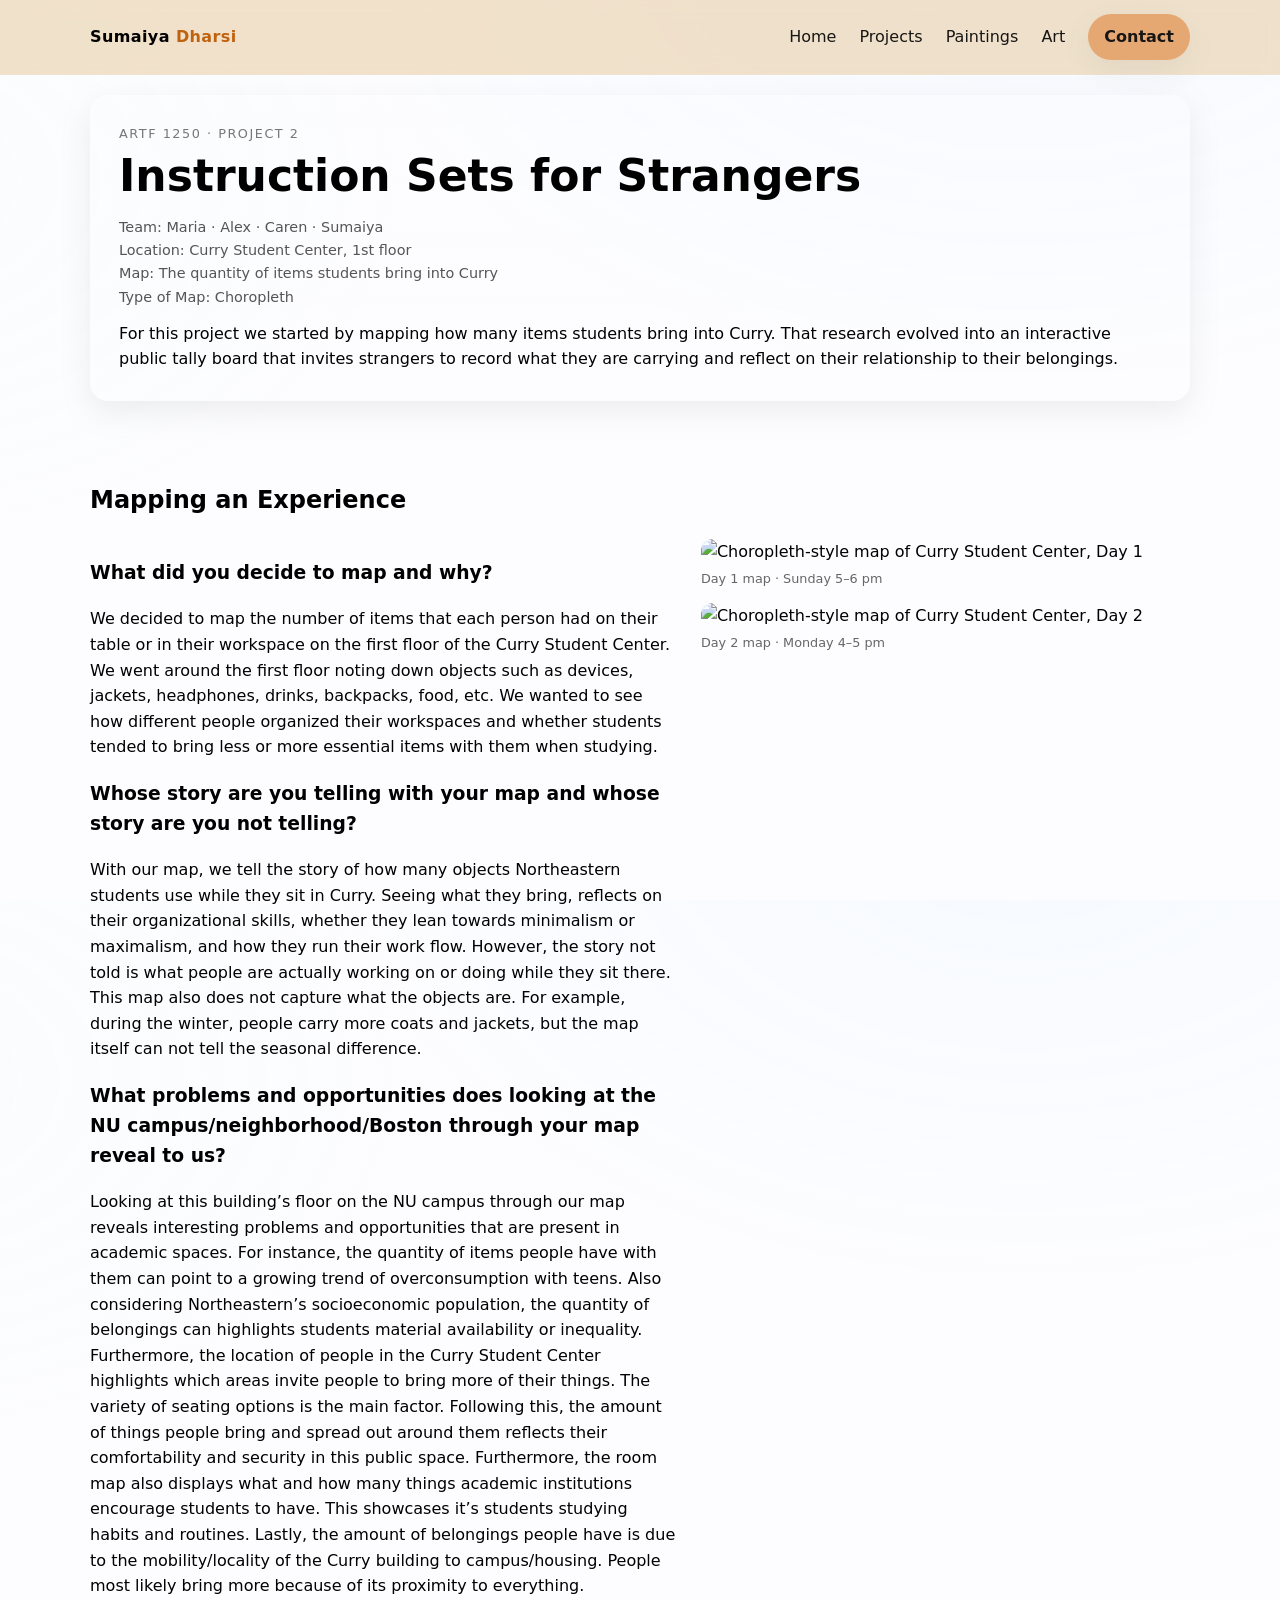
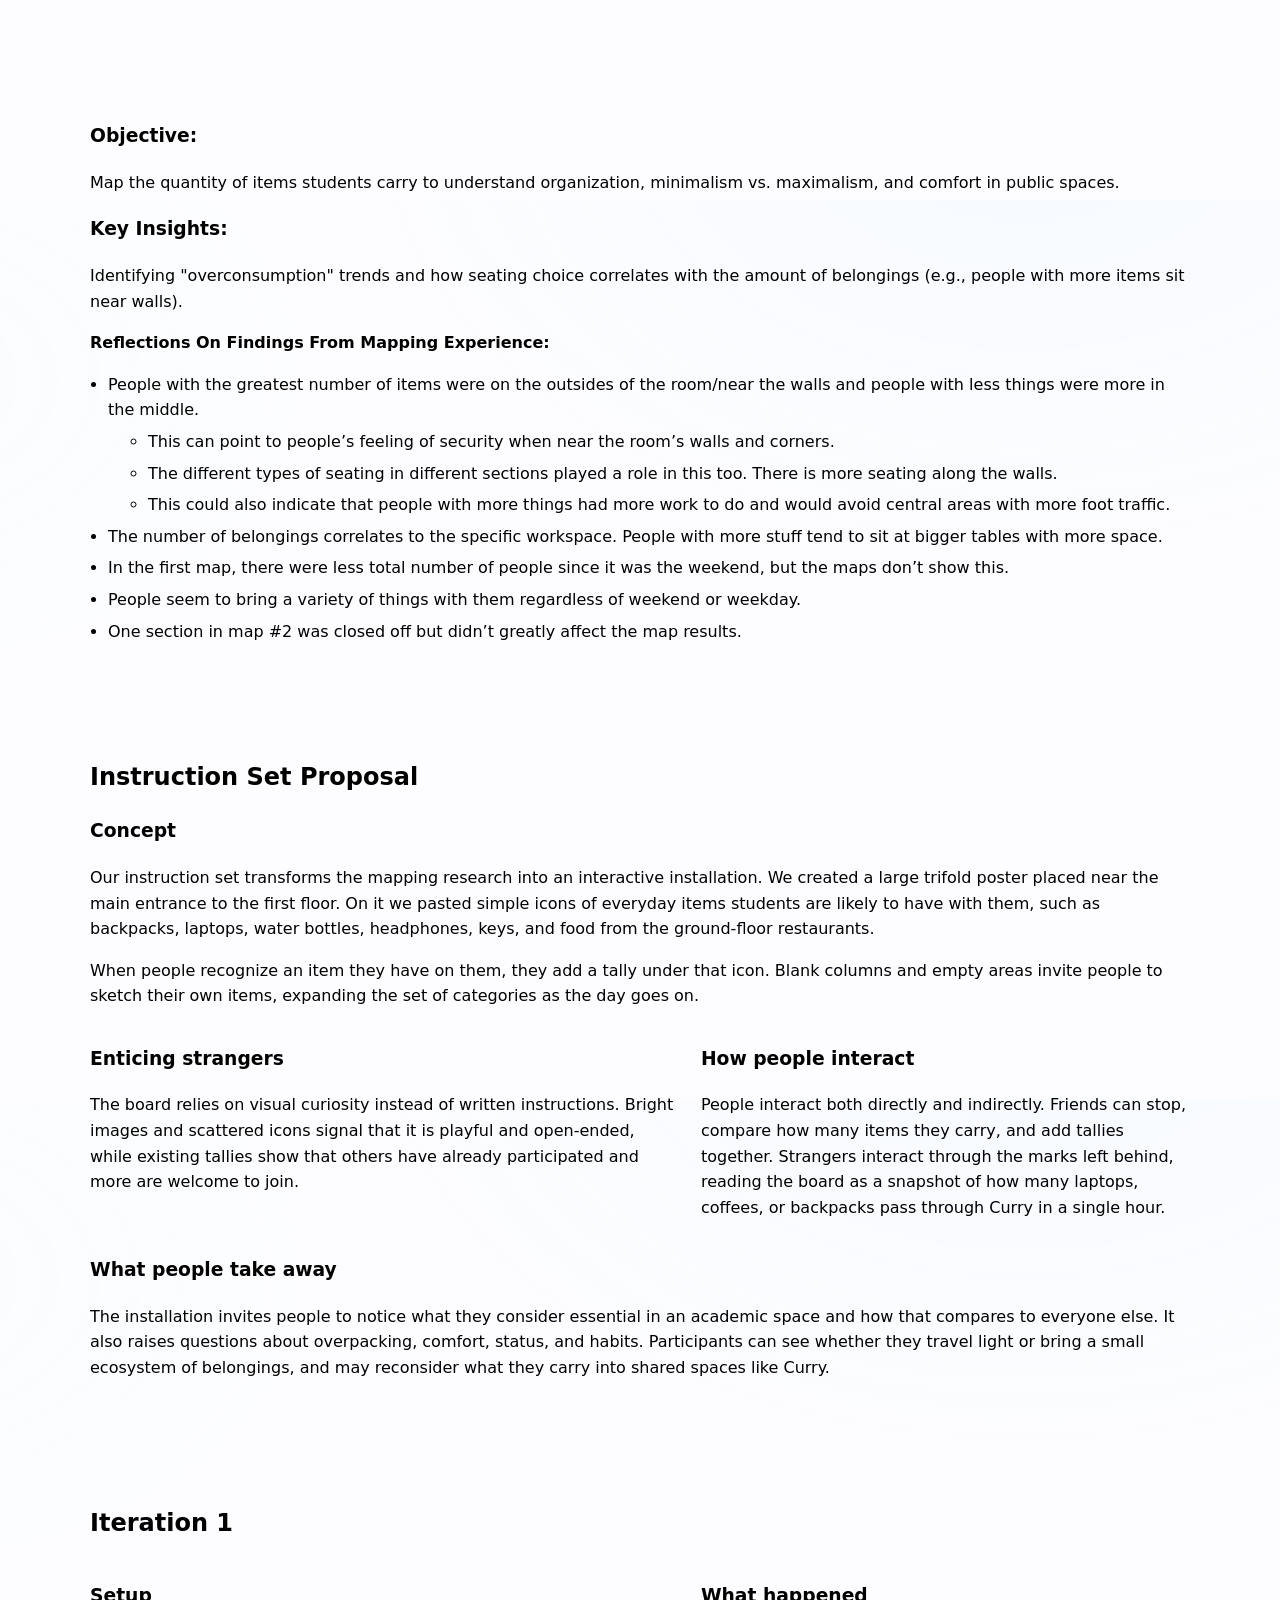
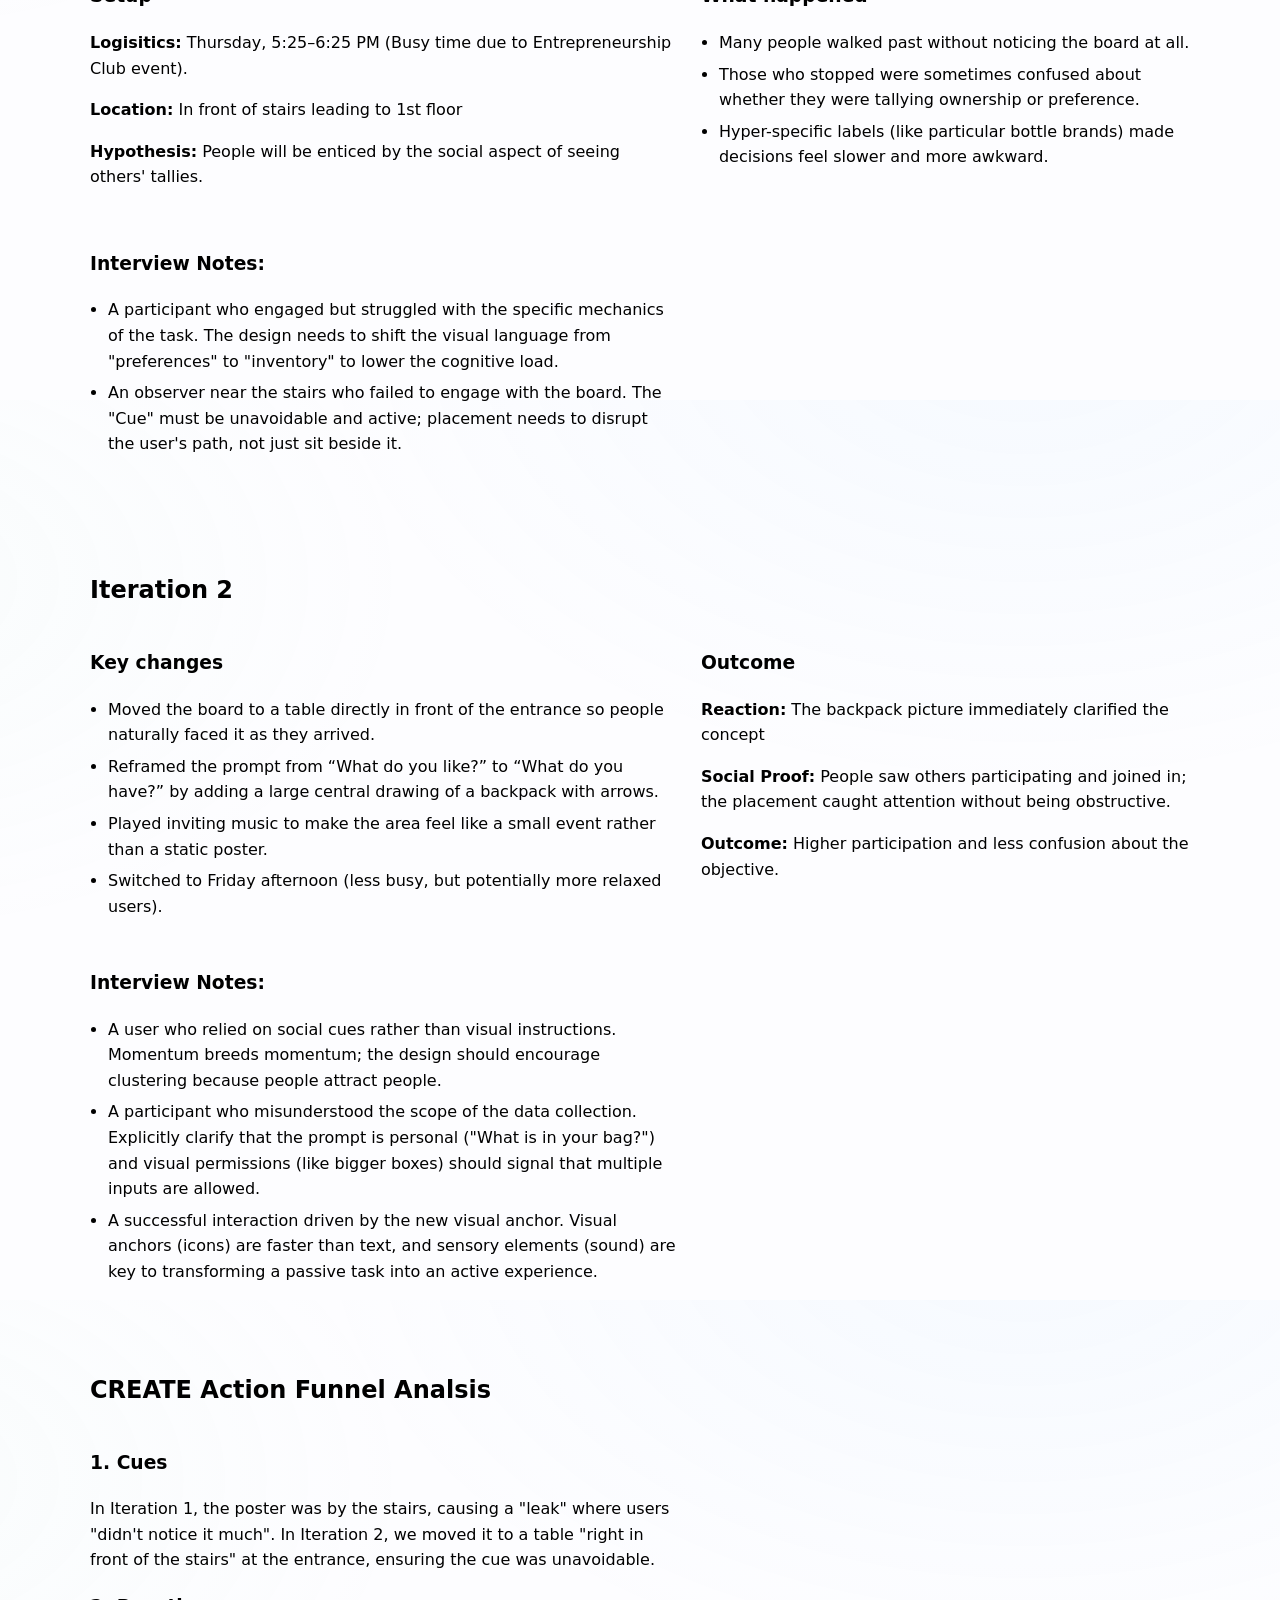
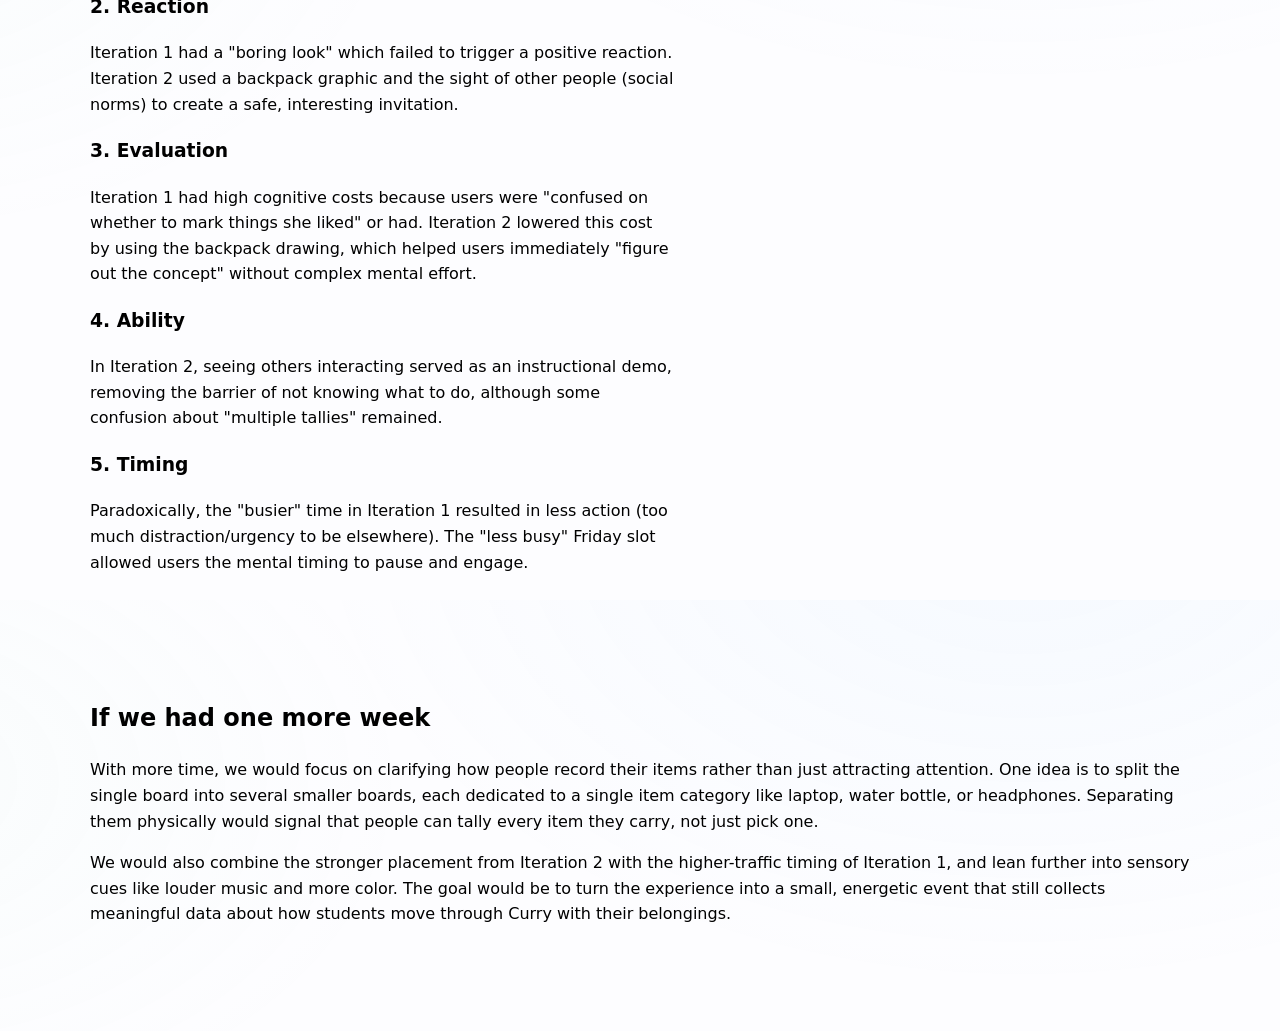
==== art.html @ d64834fa "Add files via upload" ====
<!DOCTYPE html>
<html lang="en">
<head>
  <meta charset="utf-8" />
  <meta name="viewport" content="width=device-width, initial-scale=1" />
  <title>Art — Sumaiya Dharsi</title>
  <link rel="stylesheet" href="styles.css">
</head>
<body>
  <header>
    <div class="container nav">
      <div class="logo">Sumaiya <b>Dharsi</b></div>
      <nav>
        <a href="index.html">Home</a>
        <a href="projects.html">Projects</a>
        <a href="paintings.html">Paintings</a>
        <a href="art.html">Art</a>
        <a href="index.html#contact" class="btn nav-cta">Contact</a>
      </nav>
    </div>
  </header>
<main class="container">

    <!-- HERO / TITLE -->
    <section class="project-hero card pad">
      <div class="project-tag">ARTF 1250 · Project 2</div>
      <h1>Instruction Sets for Strangers</h1>
      <p class="project-meta">
        Team: Maria · Alex · Caren · Sumaiya<br>
        Location: Curry Student Center, 1st floor <br>
        Map: The quantity of items students bring into Curry<br>
        Type of Map: Choropleth
 <br>
      </p>
      <p class="project-intro">
        For this project we started by mapping how many items students bring into Curry. 
        That research evolved into an interactive public tally board that invites strangers to 
        record what they are carrying and reflect on their relationship to their belongings.
      </p>
    </section>

    <!-- SECTION: MAPPING EXERCISE -->
    <section class="project-section">
      <h2>Mapping an Experience</h2>

      <div class="project-two-col">
        <div>
          <h3>What did you decide to map and why?</h3>
          <p>
            We decided to map the number of items that each person had on their table or in their workspace on the first floor of the Curry Student Center. We went around the first floor noting down objects such as devices, jackets, headphones, drinks, backpacks, food, etc. We wanted to see how different people organized their workspaces and whether students tended to bring less or more essential items with them when studying.
          </p>
          <h3>Whose story are you telling with your map and whose story are you not telling?</h3>
          <p>
            With our map, we tell the story of how many objects Northeastern students use while they sit in Curry. Seeing what they bring, reflects on their organizational skills, whether they lean towards minimalism or maximalism, and how they run their work flow. However, the story not told is what people are actually working on or doing while they sit there. This map also does not capture what the objects are. For example, during the winter, people carry more coats and jackets, but the map itself can not tell the seasonal difference.
          </p>
          <h3>What problems and opportunities does looking at the NU campus/neighborhood/Boston through your map reveal to us?</h3>
          <p>
            Looking at this building’s floor on the NU campus through our map reveals interesting problems and opportunities that are present in academic spaces. For instance, the quantity of items people have with them can point to a growing trend of overconsumption with teens. Also considering Northeastern’s socioeconomic population, the quantity of belongings can highlights students material availability or inequality. Furthermore, the location of people in the Curry Student Center highlights which areas invite people to bring more of their things. The variety of seating options is the main factor. Following this, the amount of things people bring and spread out around them reflects their comfortability and security in this public space. Furthermore, the room map also displays what and how many things academic institutions encourage students to have. This showcases it’s students studying habits and routines. Lastly, the amount of belongings people have is due to the mobility/locality of the Curry building to campus/housing. People most likely bring more because of its proximity to everything.
          </p>
        </div>

        <div class="project-image-stack">
          <!-- Replace these src paths with your own images if you export them -->
          <figure>
            <img src="Pics/FinalMap1.png" alt="Choropleth-style map of Curry Student Center, Day 1">
            <figcaption>Day 1 map · Sunday 5–6 pm</figcaption>
          </figure>
          <figure>
            <img src="Pics/FinalMap2.png" alt="Choropleth-style map of Curry Student Center, Day 2">
            <figcaption>Day 2 map · Monday 4–5 pm</figcaption>
          </figure>
        </div>
      </div>
    </section>

    <!-- SECTION: FINDINGS -->
    <section class="project-section">
        <h3>Objective:</h3>
        <div>
        <p>
          Map the quantity of items students carry to understand organization, minimalism vs. maximalism, and comfort in public spaces.
        </p>
        </div>
        <h3>Key Insights:</h3>
        <p>
          Identifying "overconsumption" trends and how seating choice correlates with the amount of belongings (e.g., people with more items sit near walls).
        </p>
        <div>
          <p><b>Reflections On Findings From Mapping Experience:</b></p>
            <ul class="bullets">
              <li>
                People with the greatest number of items were on the outsides of the room/near the walls and people with less things were more in the middle. 
                <ul>
                  <li>This can point to people’s feeling of security when near the room’s walls and corners.</li>  
                  <li>The different types of seating in different sections played a role in this too. There is more seating along the walls. </li>
                  <li>This could also indicate that people with more things had more work to do and would avoid central areas with more foot traffic. </li>
                </ul>
              <li> The number of belongings correlates to the specific workspace. People with more stuff tend to sit at bigger tables with more space. </li>
              <li>In the first map, there were less total number of people since it was the weekend, but the maps don’t show this. </li>
              <li>People seem to bring a variety of things with them regardless of weekend or weekday.  </li>
            <li>One section in map #2 was closed off but didn’t greatly affect the map results.  </li>
            </ul>
        </div>
      </div>
    </section>

    <!-- SECTION: PROPOSAL -->
    <section class="project-section">
      <h2>Instruction Set Proposal</h2>
      <h3>Concept</h3>
      <p>
        Our instruction set transforms the mapping research into an interactive installation. 
        We created a large trifold poster placed near the main entrance to the first floor. 
        On it we pasted simple icons of everyday items students are likely to have with them, 
        such as backpacks, laptops, water bottles, headphones, keys, and food from the ground-floor restaurants.
      </p>
      <p>
        When people recognize an item they have on them, 
        they add a tally under that icon. Blank columns and empty areas invite people to sketch their own items, 
        expanding the set of categories as the day goes on.
      </p>

      <div class="project-two-col">
        <div>
          <h3>Enticing strangers</h3>
          <p>
            The board relies on visual curiosity instead of written instructions. 
            Bright images and scattered icons signal that it is playful and open-ended, 
            while existing tallies show that others have already participated and more are welcome to join. 
          </p>
        </div>
        <div>
          <h3>How people interact</h3>
          <p>
            People interact both directly and indirectly. Friends can stop, compare how many items they carry, 
            and add tallies together. Strangers interact through the marks left behind, reading the board as a 
            snapshot of how many laptops, coffees, or backpacks pass through Curry in a single hour.
          </p>
        </div>
      </div>

      <h3>What people take away</h3>
      <p>
        The installation invites people to notice what they consider essential in an academic space and how that 
        compares to everyone else. It also raises questions about overpacking, comfort, status, and habits. 
        Participants can see whether they travel light or bring a small ecosystem of belongings, and may reconsider 
        what they carry into shared spaces like Curry.
      </p>
    </section>

    <!-- SECTION: ITERATION 1 -->
    <section class="project-section">
      <h2>Iteration 1</h2>

      <div class="project-two-col">
        <div>
          <h3>Setup</h3>
          <p><b>Logisitics:</b>
            Thursday, 5:25–6:25 PM (Busy time due to Entrepreneurship Club event).
          </p>
          <p><b>Location:</b>
            In front of stairs leading to 1st floor
          </p>
          <p> <b>Hypothesis:</b> People will be enticed by the social aspect of seeing others' tallies.</p>
        </div>
        <div>
          <h3>What happened</h3>
          <ul class="bullets">
            <li>Many people walked past without noticing the board at all.</li>
            <li>Those who stopped were sometimes confused about whether they were tallying ownership or preference.</li>
            <li>Hyper-specific labels (like particular bottle brands) made decisions feel slower and more awkward.</li>
          </ul>
        </div>
        <div>
          <h3>Interview Notes:</h3>
          <ul class="bullets">
            <li>A participant who engaged but struggled with the specific mechanics of the task. The design needs to shift the visual language from "preferences" to "inventory" to lower the cognitive load.</li>
            <li>An observer near the stairs who failed to engage with the board. The "Cue" must be unavoidable and active; placement needs to disrupt the user's path, not just sit beside it. </li>
          </ul>
        </div>
      </div>
    </section>

    <!-- SECTION: THE PIVOT + ITERATION 2 -->
    <section class="project-section">
      <h2>Iteration 2</h2>

      <div class="project-two-col">
        <div>
          <h3>Key changes</h3>
          <ul class="bullets">
            <li>Moved the board to a table directly in front of the entrance so people naturally faced it as they arrived.</li>
            <li>Reframed the prompt from “What do you like?” to “What do you have?” by adding a large central drawing of a backpack with arrows.</li>
            <li>Played inviting music to make the area feel like a small event rather than a static poster.</li>
            <li>Switched to Friday afternoon (less busy, but potentially more relaxed users). </li>
          </ul>
        </div>
        <div>
          <h3>Outcome</h3>
          <p><b> Reaction:</b>
            The backpack picture immediately clarified the concept
          </p>
          <p><b> Social Proof:</b>
            People saw others participating and joined in; the placement caught attention without being obstructive.
          </p>
          <p><b> Outcome:</b>
            Higher participation and less confusion about the objective.</p>
        </div>
        <div>
          <h3>Interview Notes:</h3>
          <ul class="bullets">
            <li>A user who relied on social cues rather than visual instructions. Momentum breeds momentum; the design should encourage clustering because people attract people. </li>
            <li>A participant who misunderstood the scope of the data collection. Explicitly clarify that the prompt is personal ("What is in your bag?") and visual permissions (like bigger boxes) should signal that multiple inputs are allowed.</li>
            <li>A successful interaction driven by the new visual anchor. Visual anchors (icons) are faster than text, and sensory elements (sound) are key to transforming a passive task into an active experience.</li>
          </ul>
        </div>
      </div>

      <section class="project-section">
      <h2>CREATE Action Funnel Analsis</h2>

      <div class="project-two-col">
        <div>
          <h3>1. Cues</h3>
          <p> In Iteration 1, the poster was by the stairs, causing a "leak" where users "didn't notice it much".  In Iteration 2, we moved it to a table "right in front of the stairs" at the entrance, ensuring the cue was unavoidable.</p>
        <h3>2. Reaction</h3>
          <p> Iteration 1 had a "boring look" which failed to trigger a positive reaction. Iteration 2 used a backpack graphic and the sight of other people (social norms) to create a safe, interesting invitation.</p>
        <h3>3. Evaluation</h3>
          <p> Iteration 1 had high cognitive costs because users were "confused on whether to mark things she liked" or had. Iteration 2 lowered this cost by using the backpack drawing, which helped users immediately "figure out the concept" without complex mental effort.</p>
        <h3>4. Ability</h3>
          <p> In Iteration 2, seeing others interacting served as an instructional demo, removing the barrier of not knowing what to do, although some confusion about "multiple tallies" remained.</p>
        <h3>5. Timing</h3>
          <p> Paradoxically, the "busier" time in Iteration 1 resulted in less action (too much distraction/urgency to be elsewhere). The "less busy" Friday slot allowed users the mental timing to pause and engage.</p>
        </div>
      </div>

      

      
    </section>

    <!-- SECTION: FUTURE CHANGES -->
    <section class="project-section">
      <h2>If we had one more week</h2>
      <p>
        With more time, we would focus on clarifying how people record their items rather than just attracting attention. 
        One idea is to split the single board into several smaller boards, each dedicated to a single item category 
        like laptop, water bottle, or headphones. Separating them physically would signal that people can tally every item they carry, 
        not just pick one.
      </p>
      <p>
        We would also combine the stronger placement from Iteration 2 with the higher-traffic timing of Iteration 1, 
        and lean further into sensory cues like louder music and more color. 
        The goal would be to turn the experience into a small, energetic event that still collects meaningful data about 
        how students move through Curry with their belongings.
      </p>
    </section>

  </main>
</body>
</html>
---- styles.css ----
/* =========================================================
   THEME TOKENS
   ========================================================= */
:root{
  --bg:#fdfdff;
  --text:#000000;
  --muted:#5e2e16;
  --brand:#c06311;
  --brand-2:#e4a269;
  --shadow:0 10px 30px rgba(141,141,141,0.15);
  --radius:18px;
}

/* Sizing reset */
*,*::before,*::after{ box-sizing:border-box }

/* =========================================================
   BASE & LAYOUT
   ========================================================= */
html,body{height:100%}
body{
  margin:0;
  font-family:Inter,system-ui,-apple-system,Segoe UI,Roboto,Helvetica,Arial,sans-serif;
  color:var(--text);
  background:
    radial-gradient(1200px 800px at 80% -10%, rgba(124,197,255,.06), transparent 60%),
    radial-gradient(900px 600px at -10% 20%, rgba(181,240,208,.05), transparent 60%),
    var(--bg);
  line-height:1.6;
}
a{color:var(--brand); text-decoration:none}
a:hover{text-decoration:underline}
.container{ width:min(1100px, 92%); margin-inline:auto }
section{ padding:28px 0 }
.section-title{ font-size:1.8rem; margin:14px 0 10px }
.card{
  background:linear-gradient(180deg, rgba(255,255,255,.04), rgba(255,255,255,.02));
  border:1px solid rgba(255,255,255,.06);
  border-radius:var(--radius);
  box-shadow:var(--shadow);
}
.card.pad{ padding:28px }
.btn{
  display:inline-block; background:var(--brand-2);
  color:#0a0b0f; font-weight:700; padding:10px 16px; border-radius:999px; border:0;
  box-shadow:var(--shadow);
}
.links{ display:flex; gap:12px; margin-top:18px; flex-wrap:wrap }
.tag{ border:1px solid rgba(255,255,255,.12); padding:7px 12px; border-radius:999px; color:var(--text); background:rgba(255,255,255,.03) }

/* Prevent grid children from overflowing their columns */
.project, .project-gallery, .project-body { min-width:0 }

/* =========================================================
   HEADER / NAV
   ========================================================= */
header{
  position:sticky; top:0;
  backdrop-filter:saturate(1.4) blur(8px);
  background:rgba(233, 207, 168, 0.6);
  border-bottom:1px solid rgba(255,255,255,.06);
  z-index:50;
}
.nav{ display:flex; align-items:center; justify-content:space-between; padding:14px 0 }
.logo{ font-weight:800; letter-spacing:.4px }
.logo b{ color:var(--brand) }
.nav a{ color:var(--text); opacity:.9; margin-left:18px }
.nav-cta{ margin-left:16px }

/* =========================================================
   HERO (FULL-BLEED)
   ========================================================= */
.hero-fullbleed{
  width:100vw;
  margin-left:calc(50% - 50vw);
  margin-right:calc(50% - 50vw);
  padding:52px 0 22px;
  display: block;
}
.hero-fullbleed .card{
  width: min(1100px, 92%);
  margin-inline: auto; /* center the hero content */
}
.eyebrow{ color:var(--brand); font-weight:700; letter-spacing:.08em; text-transform:uppercase; font-size:.78rem }
h1{ font-size:clamp(28px, 4vw, 44px); line-height:1.18; margin:6px 0 10px }
.subtitle{ color:var(--muted); font-size:1.02rem }
.accent{ color:var(--brand) }
.info{
  display:grid; grid-template-columns:repeat(2,minmax(0,1fr));
  gap:14px; margin-top:16px
}
.info div{
  background:rgba(255,255,255,.03);
  border:1px solid rgba(255,255,255,.06);
  border-radius:12px; padding:12px 14px
}
.info b{ display:block; font-size:.78rem; color:var(--muted); font-weight:600 }
.info span{ font-weight:600 }

/* =========================================================
   ABOUT + HEADSHOT (SIDE BY SIDE, MATCHED HEIGHTS)
   ========================================================= */
.about-grid{
  display:grid;
  grid-template-columns:1.2fr 0.8fr;
  gap:24px; align-items:stretch; /* equal heights */
}
.about-card{ height:100% }
.about-photo{
  margin:0; border:1px solid rgba(255,255,255,.10); border-radius:10px;
  box-shadow:var(--shadow); overflow:hidden; display:grid; align-items:stretch;
  height:100%; background:#eaf2ef;
}
.about-photo img{ width:100%; height:100%; object-fit:cover; object-position:center }

/* =========================================================
   PROJECTS
   ========================================================= */
/* Projects container = one full-width column (stacked bubbles) */
.projects{
  display: grid;
  grid-template-columns: 1fr;  /* previously repeat(12,1fr) */
  gap: 24px;                   /* space between the two project bubbles */
}

/* Project card: keep article clean; .card gives the bubble look */
.project.project-stacked{
  display: grid;
  grid-template-columns: 1fr;
  gap: 14px;
  background: none;
  border: 0;
  box-shadow: none;
  padding: 0;
}

/* Project card: let the .card provide the bubble look; keep article clean */
.project.project-stacked{
  display: grid;
  grid-template-columns: 1fr;  /* images above, text below */
  gap: 14px;

  /* remove bubble styles that were here before */
  background: none;
  border: 0;
  box-shadow: none;
  padding: 0;
}

/* 4-wide gallery row (unchanged, just here for clarity) */
.project-gallery.gallery-row4{
  display: grid;
  grid-template-columns: repeat(4, minmax(0,1fr));
  gap: 12px;
}
.project-gallery.gallery-row4 figure{
  margin: 0;
  position: relative;
  aspect-ratio: 3 / 2;
  border-radius: 8px;
  overflow: hidden;
  background: #eee;  /* no border */
}
.project-gallery.gallery-row4 img{
  position: absolute; inset: 0;
  width: 100%; height: 100%;
  object-fit: cover; object-position: center;
}

/* (optional) tighten padding inside each bubble a touch */
.projects .card.pad { padding: 22px; }

/* add breathing room between multiple projects */
.projects .project-stacked{ margin-bottom: 18px; }

/* 4-wide gallery row (evenly spaced, same height, no borders) */
.project-gallery.gallery-row4{
  display:grid;
  grid-template-columns:repeat(4, minmax(0,1fr));
  gap:12px;
}
.project-gallery.gallery-row4 figure{
  margin:0; position:relative; aspect-ratio:3 / 2; /* all equal height */
  border-radius:8px; overflow:hidden; background:#eee; /* no border */
}
.project-gallery.gallery-row4 img{
  position:absolute; inset:0; width:100%; height:100%;
  object-fit:cover; object-position:center;
}

/* Project description card (kept subtle inside bubble) */
.project-body{
  background:linear-gradient(180deg, rgba(255,255,255,.02), rgba(255,255,255,.01));
  border:1px solid rgba(255,255,255,.06);
  border-radius:12px; padding:18px;
}
.proj-eyebrow{ color:var(--brand); font-weight:700; letter-spacing:.06em; text-transform:uppercase; font-size:.75rem }
.project h3{ margin:6px 0 6px }
.bullets{ margin:10px 0 0; padding-left:18px }
.bullets li{ margin:6px 0 }

/* =========================================================
   RESUME
   ========================================================= */
.resume-grid{ display:grid; grid-template-columns:2fr 1.2fr; gap:18px }
.line{ margin:.2rem 0 }
.rule{ border:0; border-top:1px solid rgba(255,255,255,.08); margin:16px 0 }
.skills-list{ margin:0 0 10px }
.pad-top{ margin-top:16px }
.resume-actions{ margin-top:16px }

/* =========================================================
   FOOTER
   ========================================================= */
footer{ padding:36px 0 64px; color:var(--muted) }

/* =========================================================
   RESPONSIVE
   ========================================================= */
@media (max-width: 920px){
  .resume-grid{ grid-template-columns:1fr }
}
@media (max-width: 900px){
  .about-grid{ grid-template-columns:1fr }
  .about-photo{ max-height:340px }
  .project-gallery.gallery-row4{ grid-template-columns:repeat(2, minmax(0,1fr)); }
}
@media (max-width: 520px){
  .project-gallery.gallery-row4{ grid-template-columns:1fr; }
}

/* =========================================================
   PORTFOLIO HUB CARDS
   ========================================================= */
.portfolio-hub{
  padding: 28px 0;
}

.portfolio-cards{
  display: flex;
  flex-wrap: wrap;
  gap: 20px;
  justify-content: space-between;
}

/* each card: medium rectangular button with image */
.portfolio-card{
  position: relative;
  flex: 1 1 260px;
  max-width: 340px;
  aspect-ratio: 4 / 4.5;
  border-radius: var(--radius);
  overflow: hidden;
  box-shadow: var(--shadow);
  background: #ddd;
}

/* make entire card clickable without underline */
.portfolio-card,
.portfolio-card:hover{
  text-decoration: none;
}

.portfolio-card img{
  width: 100%;
  height: 100%;
  object-fit: cover;
  display: block;
  transition: transform .35s ease, opacity .35s ease;
}

.portfolio-overlay{
  position: absolute;
  inset: 0;
  display: flex;
  align-items: center;
  justify-content: center;
  background: rgba(0,0,0,0);
  color: #fff;
  font-weight: 700;
  font-size: 1.05rem;
  letter-spacing: .12em;
  text-transform: uppercase;
  text-align: center;
  padding: 0 10px;
  opacity: 0;
  transition: background .35s ease, opacity .35s ease;
}

/* hover effect: fade to black, text appears */
.portfolio-card:hover img{
  transform: scale(1.05);
  opacity: 0.7;
}

.portfolio-card:hover .portfolio-overlay{
  background: rgba(0,0,0,.78);
  opacity: 1;
}

/* responsive stacking */
@media (max-width: 800px){
  .portfolio-cards{
    justify-content: center;
  }
  .portfolio-card{
    max-width: 100%;
  }
}

/* =========================================================
   PAINTINGS PAGE — MASONRY / PUZZLE LAYOUT
   ========================================================= */

.paintings-masonry {
  margin-top: 20px;
}

/* This creates the puzzle-like column layout */
.masonry-column {
  column-count: 3;          /* number of columns */
  column-gap: 24px;         /* space between columns */
}

/* Each image keeps its natural ratio and fits the column width */
.masonry-column img {
  width: 100%;
  height: auto;             /* keeps aspect ratio */
  display: block;
  margin-bottom: 24px;      /* space between images vertically */

  border-radius: 16px;
  box-shadow: 0 6px 18px rgba(0,0,0,0.12);
  background: #fff;
}

/* Clickable card*/
.painting-item {
  position: relative;
  display: inline-block;
  width: 100%;
  margin-bottom: 24px;

  border-radius: 16px;
  overflow: hidden;
  box-shadow: 0 6px 18px rgba(0,0,0,0,12);
  background: #fff;
  text-decoration: none;
  color: inherit;

  break-inside: avoid-column
}

.painting-item img {
width: 100%;
height: auto;
display: block;
transition: transform 0.3s ease, opacity 0.3s ease;
}

/* dark overlay with title */
.painting-overlay {
  position: absolute;
  inset: 0;
  background: rgba(0,0,0,0.55);
  display: flex;
  align-items: center;
  justify-content: center;
  opacity: 0;
  transition: opacity 0.3s ease;
  text-align: center;
  padding: 0 12px;
}

.painting-overlay span{
font-size: 0.95rem;
letter-spacing: 0.08em;
text-transform: uppercase;
color: #fff;
}

/* hover effect*/
.painting-item:hover .painting-overlay {
  opacity: 1;
}

.painting-item:hover img {
  transform:scale(1.03);
}



/* Tablet */
@media (max-width: 900px) {
  .masonry-column {
    column-count: 2;
  }
}

/* Mobile */
@media (max-width: 600px) {
  .masonry-column {
    column-count: 1;
  }
}

/* ===========================================
   CLASS PROJECT PAGE (ARTF 1250)
   =========================================== */

.project-page main.container {
  padding-top: 40px;
  padding-bottom: 60px;
}

.project-hero {
  margin-top: 20px;
  margin-bottom: 32px;
}

.project-tag {
  font-size: 0.8rem;
  letter-spacing: 0.12em;
  text-transform: uppercase;
  color: #777;
  margin-bottom: 6px;
}

.project-hero h1 {
  margin: 4px 0 10px;
}

.project-meta {
  font-size: 0.9rem;
  color: #555;
  margin-bottom: 12px;
}

.project-intro {
  margin: 0;
}

/* Generic section styling */
.project-section {
  margin: 32px 0;
}

/* Two-column layout that collapses on mobile */
.project-two-col {
  display: grid;
  grid-template-columns: minmax(0, 1.2fr) minmax(0, 1fr);
  gap: 24px;
  align-items: flex-start;
}

.project-image-stack figure {
  margin: 0 0 14px;
}

.project-image-stack img {
  width: 100%;
  height: auto;
  border-radius: 12px;
}

.project-image-stack figcaption {
  font-size: 0.8rem;
  color: #666;
  margin-top: 4px;
}

@media (max-width: 800px) {
  .project-two-col {
    grid-template-columns: 1fr;
  }
}
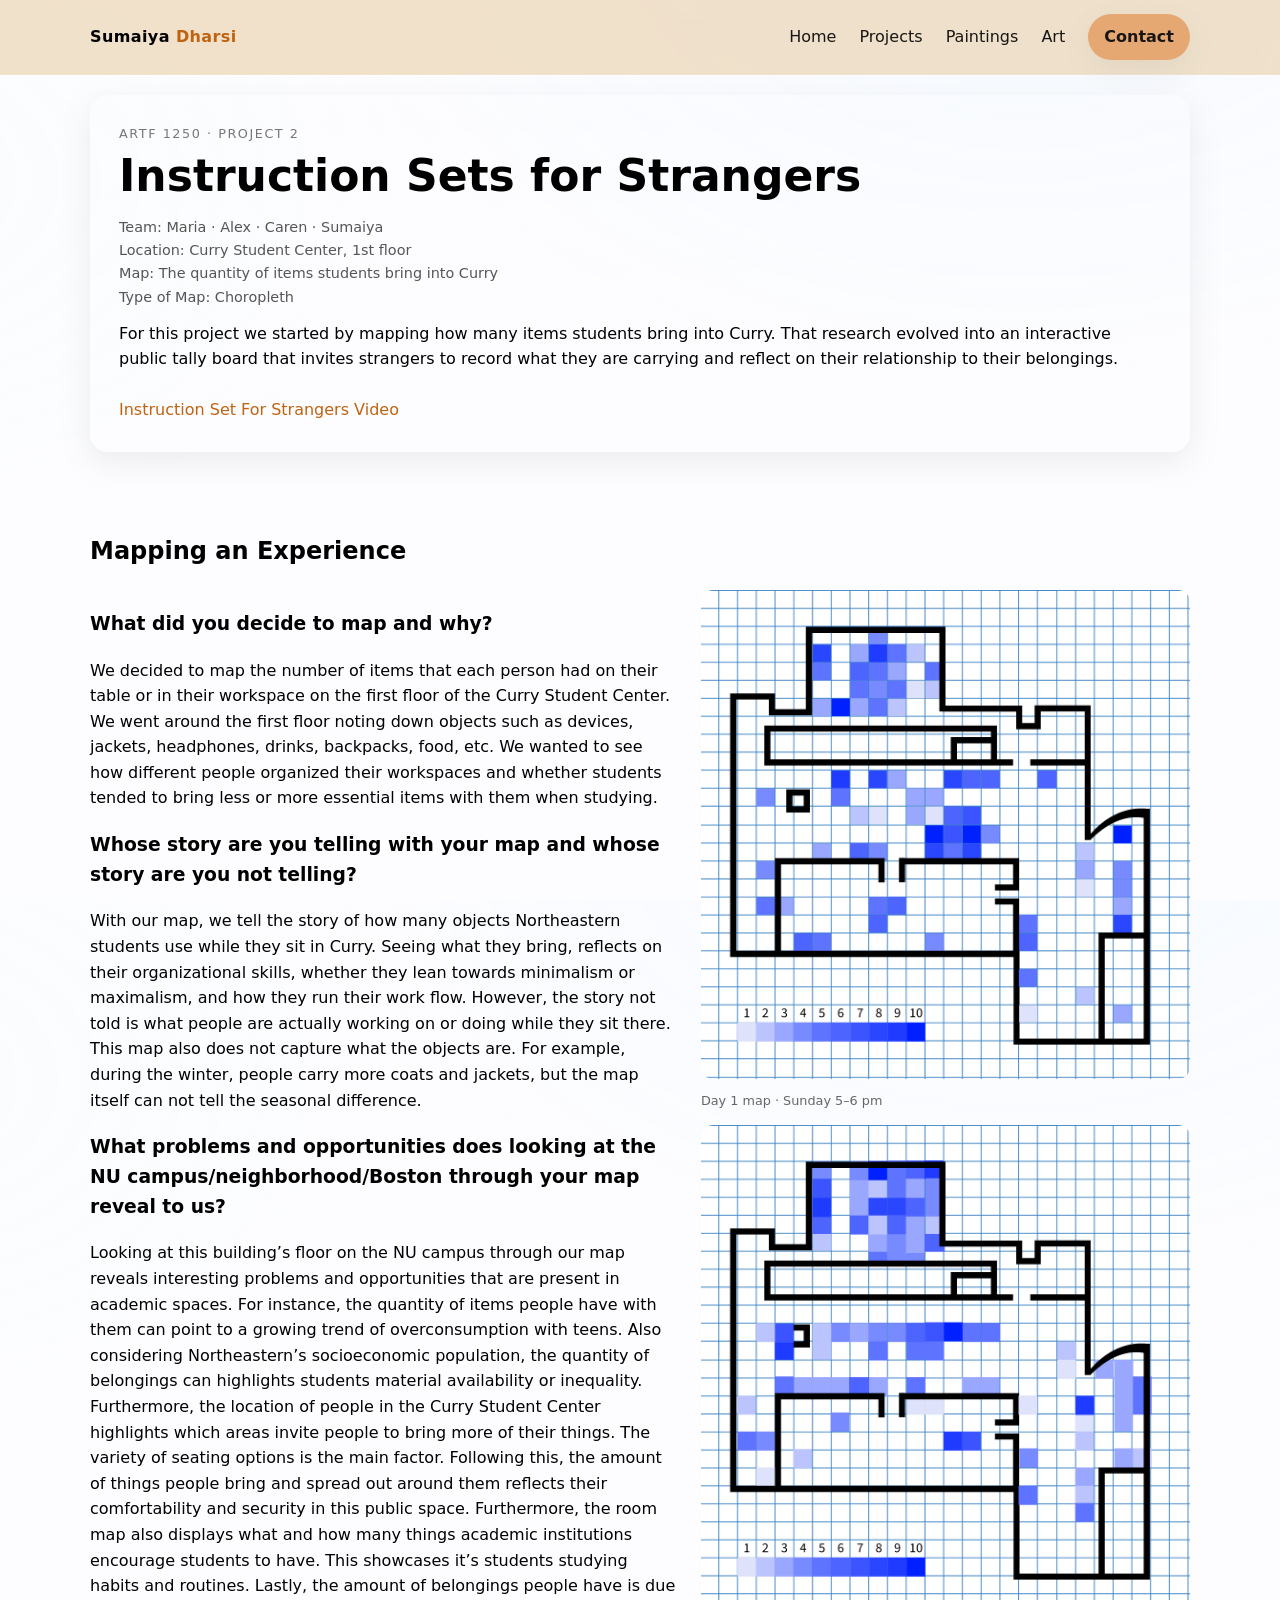
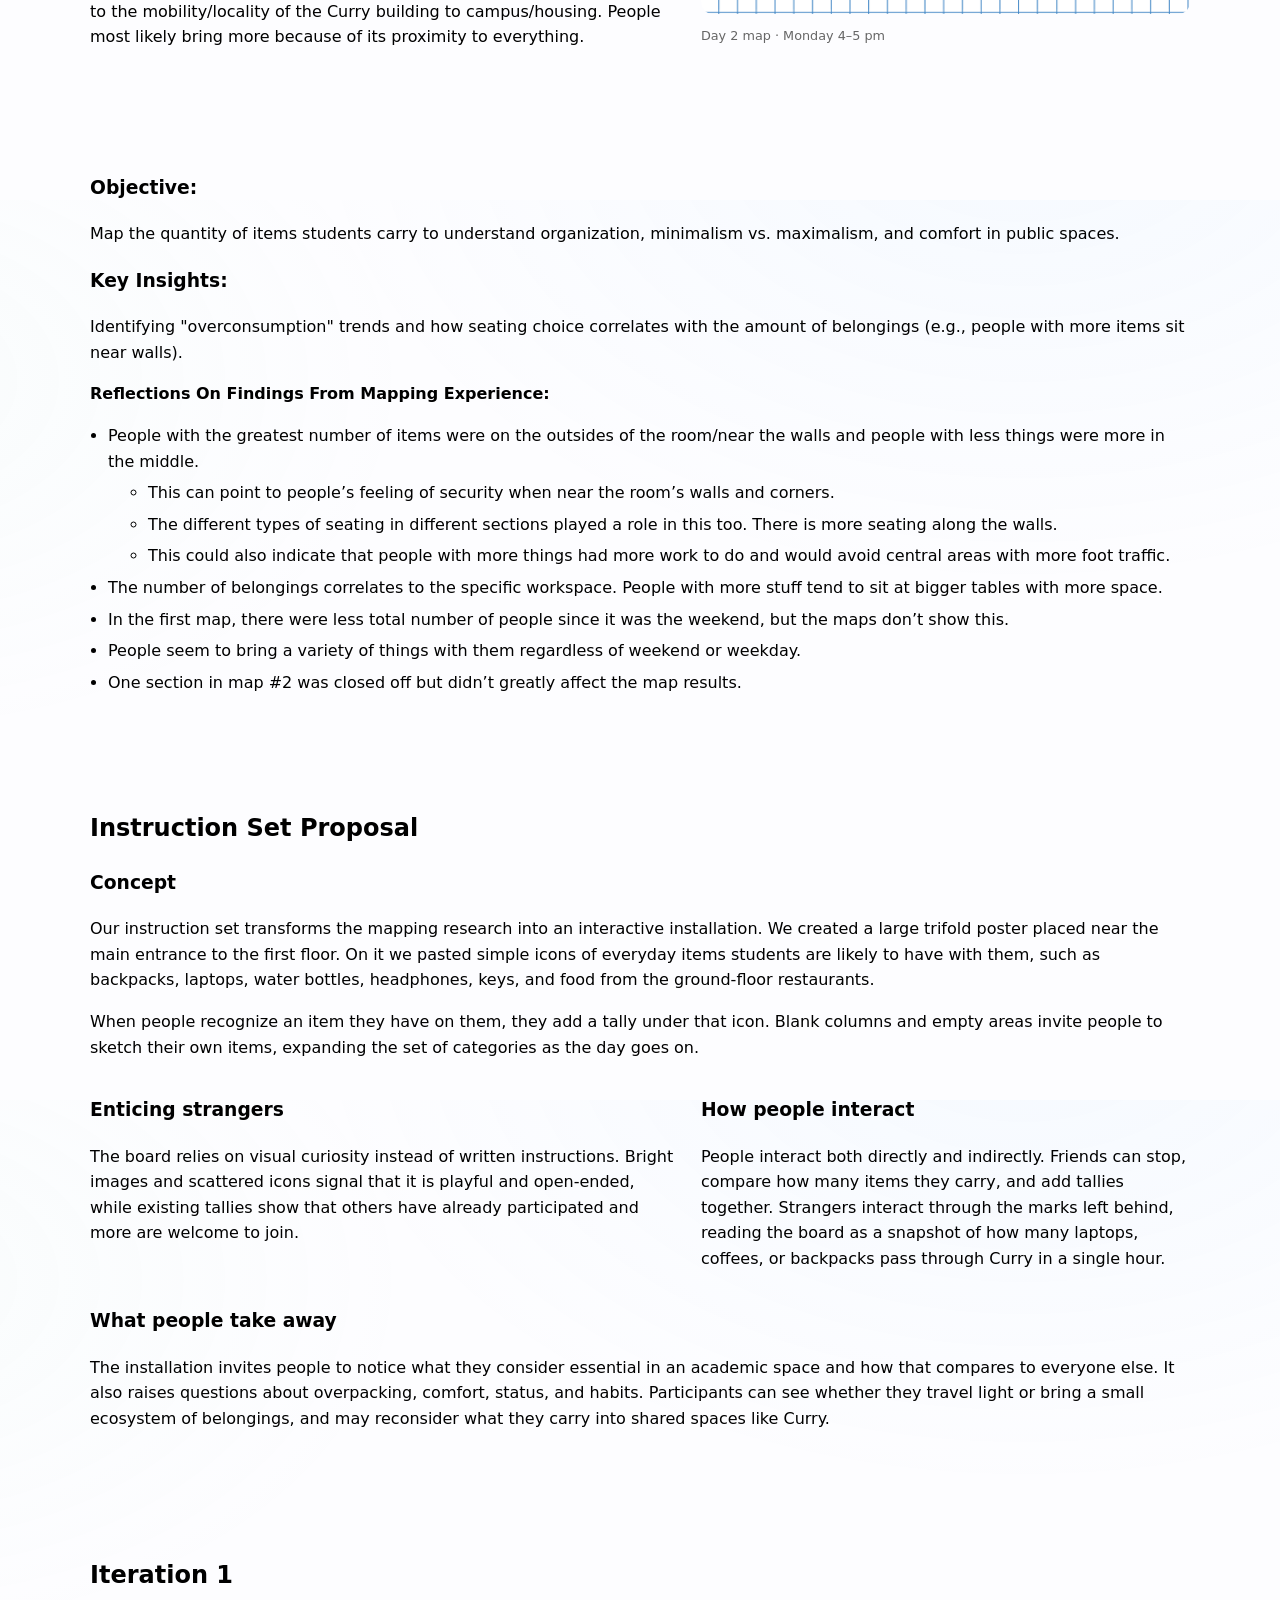
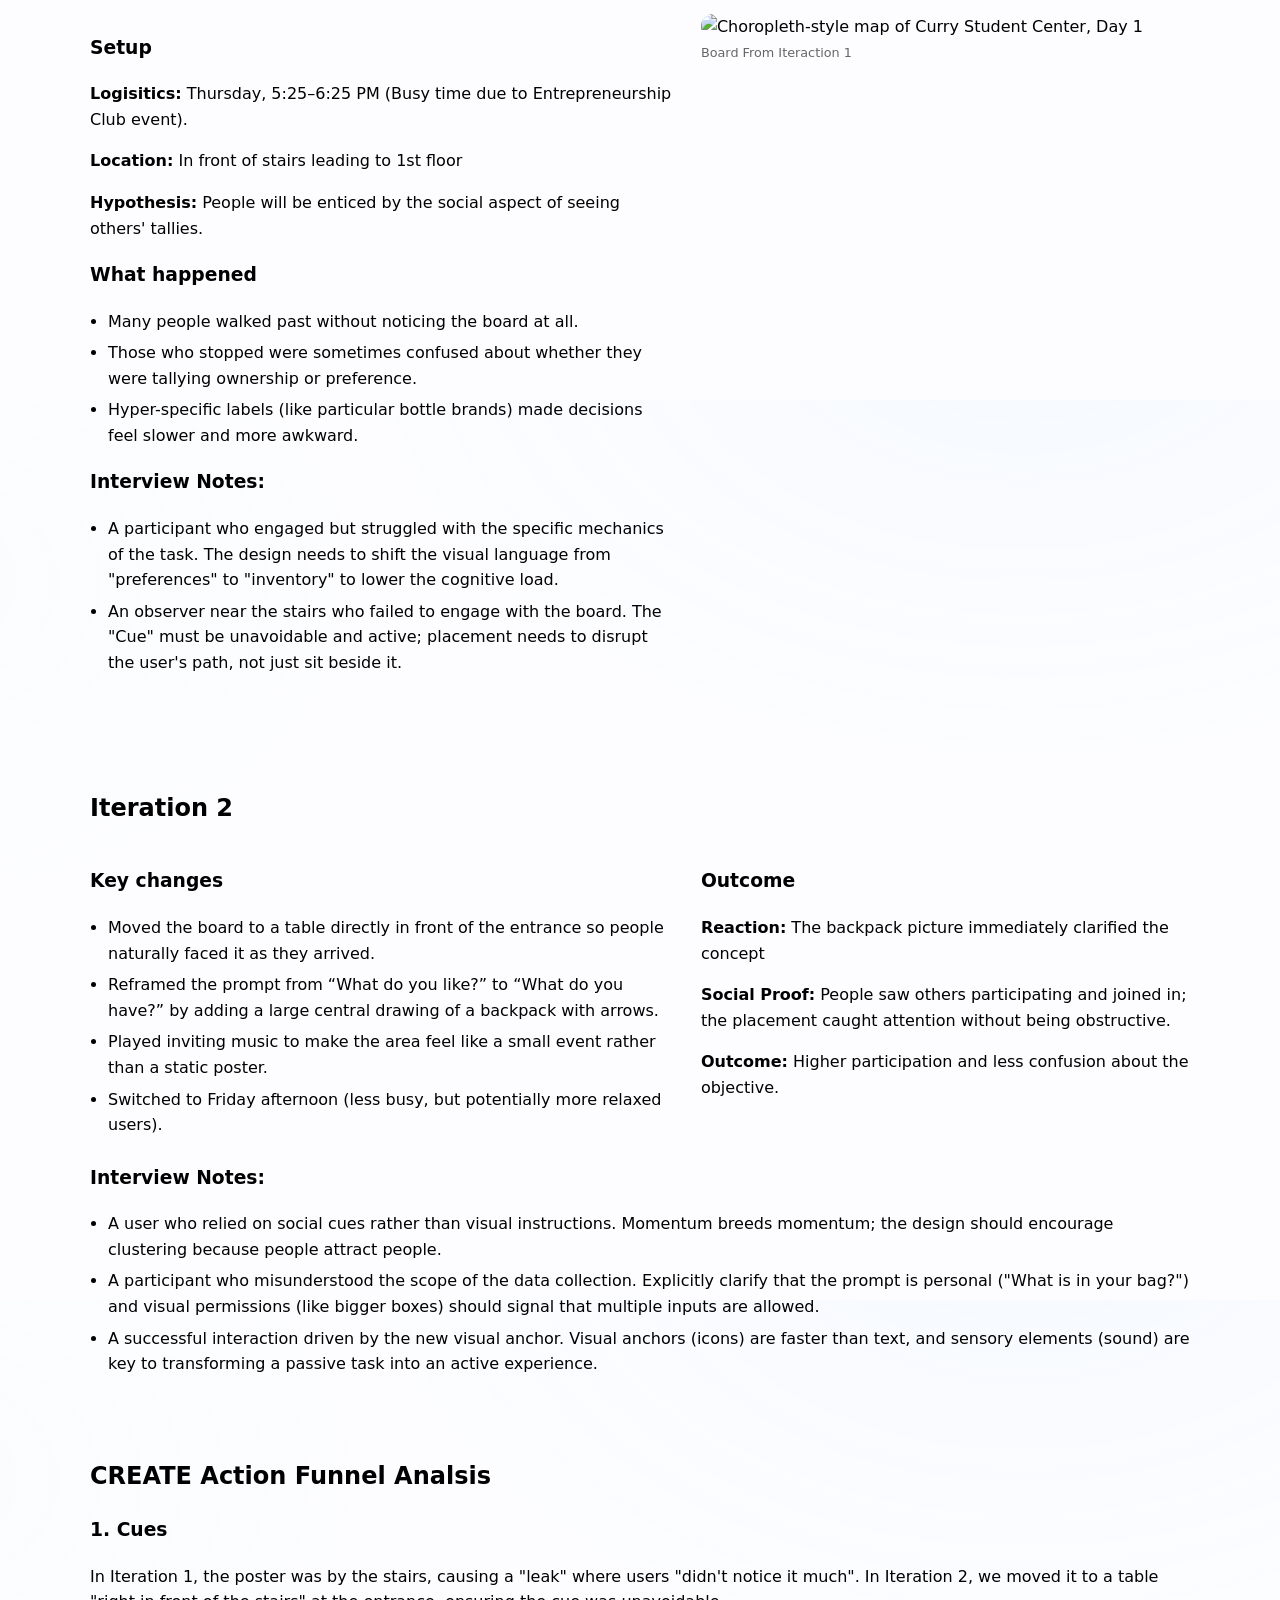
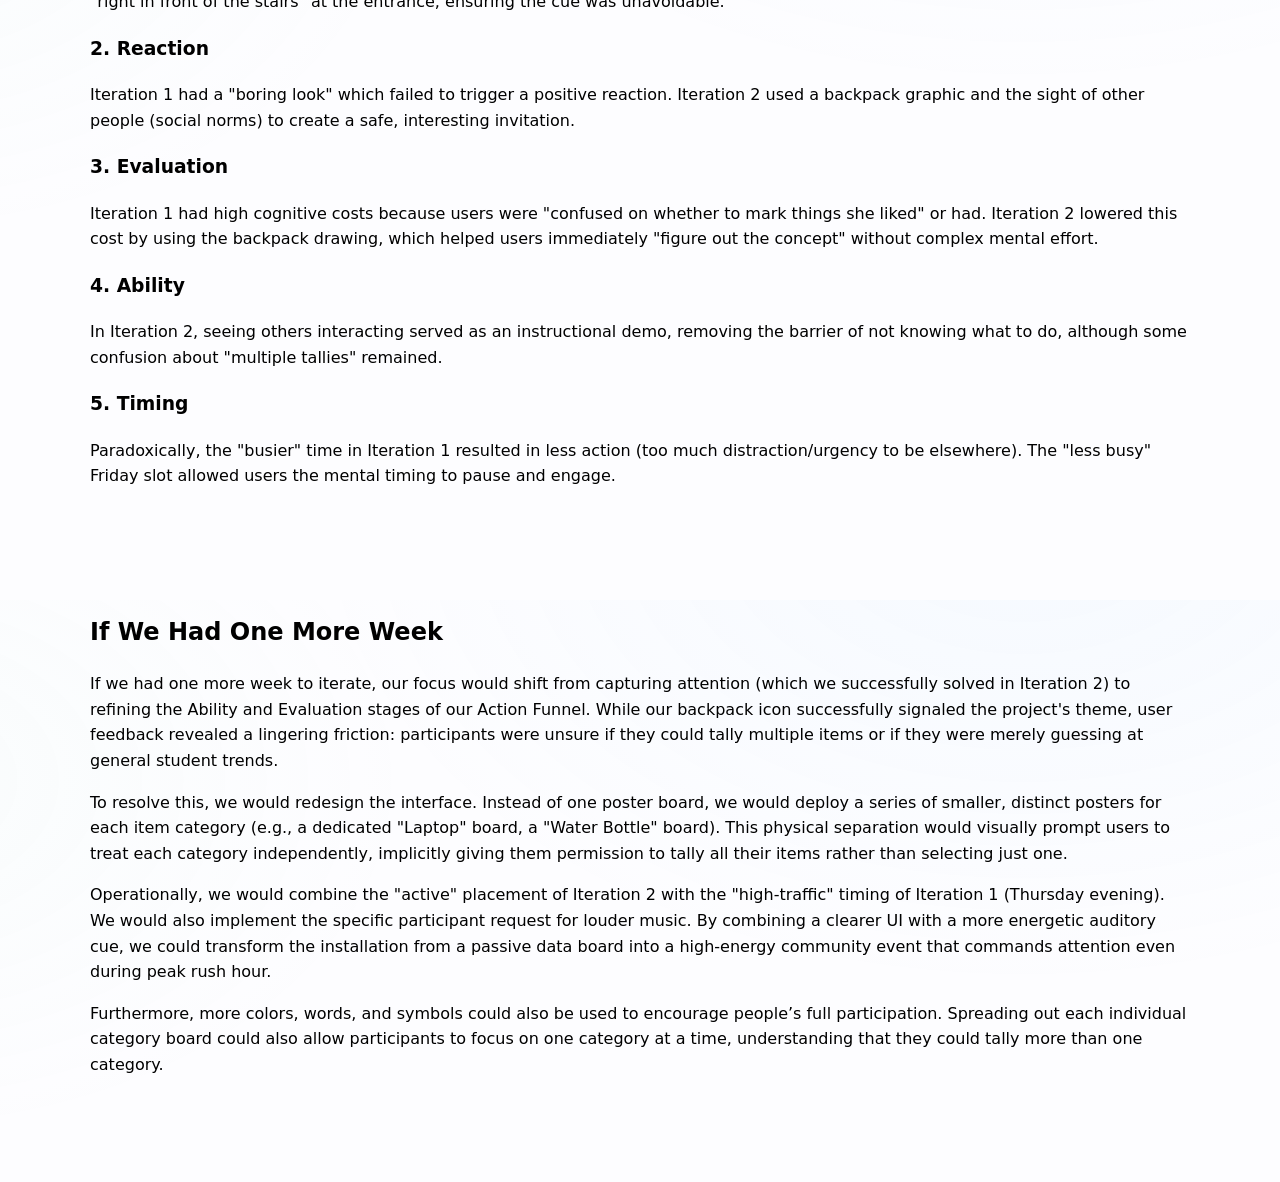
==== commit 714a755d: "Add files via upload" ====
--- a/art.html
+++ b/art.html
@@ -37,6 +37,8 @@
         That research evolved into an interactive public tally board that invites strangers to 
         record what they are carrying and reflect on their relationship to their belongings.
       </p>
+  <br>
+      <nav> <a href="https://drive.google.com/file/d/1qlJpTC5lgggLr-UJprJ8FrRxLeVPxbBL/view?resourcekey"> Instruction Set For Strangers Video </a> </nav>
     </section>
 
     <!-- SECTION: MAPPING EXERCISE -->
@@ -162,21 +164,25 @@
             In front of stairs leading to 1st floor
           </p>
           <p> <b>Hypothesis:</b> People will be enticed by the social aspect of seeing others' tallies.</p>
-        </div>
-        <div>
           <h3>What happened</h3>
           <ul class="bullets">
             <li>Many people walked past without noticing the board at all.</li>
             <li>Those who stopped were sometimes confused about whether they were tallying ownership or preference.</li>
             <li>Hyper-specific labels (like particular bottle brands) made decisions feel slower and more awkward.</li>
           </ul>
-        </div>
-        <div>
           <h3>Interview Notes:</h3>
           <ul class="bullets">
             <li>A participant who engaged but struggled with the specific mechanics of the task. The design needs to shift the visual language from "preferences" to "inventory" to lower the cognitive load.</li>
             <li>An observer near the stairs who failed to engage with the board. The "Cue" must be unavoidable and active; placement needs to disrupt the user's path, not just sit beside it. </li>
           </ul>
+        </div>
+
+          <div class="project-image-stack">
+          <!-- Replace these src paths with your own images if you export them -->
+          <figure>
+            <img src="Pics/Iteration1.jpg" alt="Choropleth-style map of Curry Student Center, Day 1">
+            <figcaption>Board From Iteraction 1</figcaption>
+          </figure>
         </div>
       </div>
     </section>
@@ -206,7 +212,8 @@
           <p><b> Outcome:</b>
             Higher participation and less confusion about the objective.</p>
         </div>
-        <div>
+      </div>
+      <div>
           <h3>Interview Notes:</h3>
           <ul class="bullets">
             <li>A user who relied on social cues rather than visual instructions. Momentum breeds momentum; the design should encourage clustering because people attract people. </li>
@@ -214,12 +221,11 @@
             <li>A successful interaction driven by the new visual anchor. Visual anchors (icons) are faster than text, and sensory elements (sound) are key to transforming a passive task into an active experience.</li>
           </ul>
         </div>
-      </div>
 
       <section class="project-section">
       <h2>CREATE Action Funnel Analsis</h2>
 
-      <div class="project-two-col">
+      <div>
         <div>
           <h3>1. Cues</h3>
           <p> In Iteration 1, the poster was by the stairs, causing a "leak" where users "didn't notice it much".  In Iteration 2, we moved it to a table "right in front of the stairs" at the entrance, ensuring the cue was unavoidable.</p>
@@ -233,26 +239,22 @@
           <p> Paradoxically, the "busier" time in Iteration 1 resulted in less action (too much distraction/urgency to be elsewhere). The "less busy" Friday slot allowed users the mental timing to pause and engage.</p>
         </div>
       </div>
-
-      
-
-      
     </section>
 
     <!-- SECTION: FUTURE CHANGES -->
     <section class="project-section">
-      <h2>If we had one more week</h2>
-      <p>
-        With more time, we would focus on clarifying how people record their items rather than just attracting attention. 
-        One idea is to split the single board into several smaller boards, each dedicated to a single item category 
-        like laptop, water bottle, or headphones. Separating them physically would signal that people can tally every item they carry, 
-        not just pick one.
-      </p>
-      <p>
-        We would also combine the stronger placement from Iteration 2 with the higher-traffic timing of Iteration 1, 
-        and lean further into sensory cues like louder music and more color. 
-        The goal would be to turn the experience into a small, energetic event that still collects meaningful data about 
-        how students move through Curry with their belongings.
+      <h2>If We Had One More Week</h2>
+      <p>
+        If we had one more week to iterate, our focus would shift from capturing attention (which we successfully solved in Iteration 2) to refining the Ability and Evaluation stages of our Action Funnel. While our backpack icon successfully signaled the project's theme, user feedback revealed a lingering friction: participants were unsure if they could tally multiple items or if they were merely guessing at general student trends.
+      </p>
+      <p>
+        To resolve this, we would redesign the interface. Instead of one poster board, we would deploy a series of smaller, distinct posters for each item category (e.g., a dedicated "Laptop" board, a "Water Bottle" board). This physical separation would visually prompt users to treat each category independently, implicitly giving them permission to tally all their items rather than selecting just one. 
+      </p>
+      <p>
+        Operationally, we would combine the "active" placement of Iteration 2 with the "high-traffic" timing of Iteration 1 (Thursday evening). We would also implement the specific participant request for louder music. By combining a clearer UI with a more energetic auditory cue, we could transform the installation from a passive data board into a high-energy community event that commands attention even during peak rush hour.
+      </p>
+      <p>
+        Furthermore, more colors, words, and symbols could also be used to encourage people’s full participation. Spreading out each individual category board could also allow participants to focus on one category at a time, understanding that they could tally more than one category.
       </p>
     </section>
 
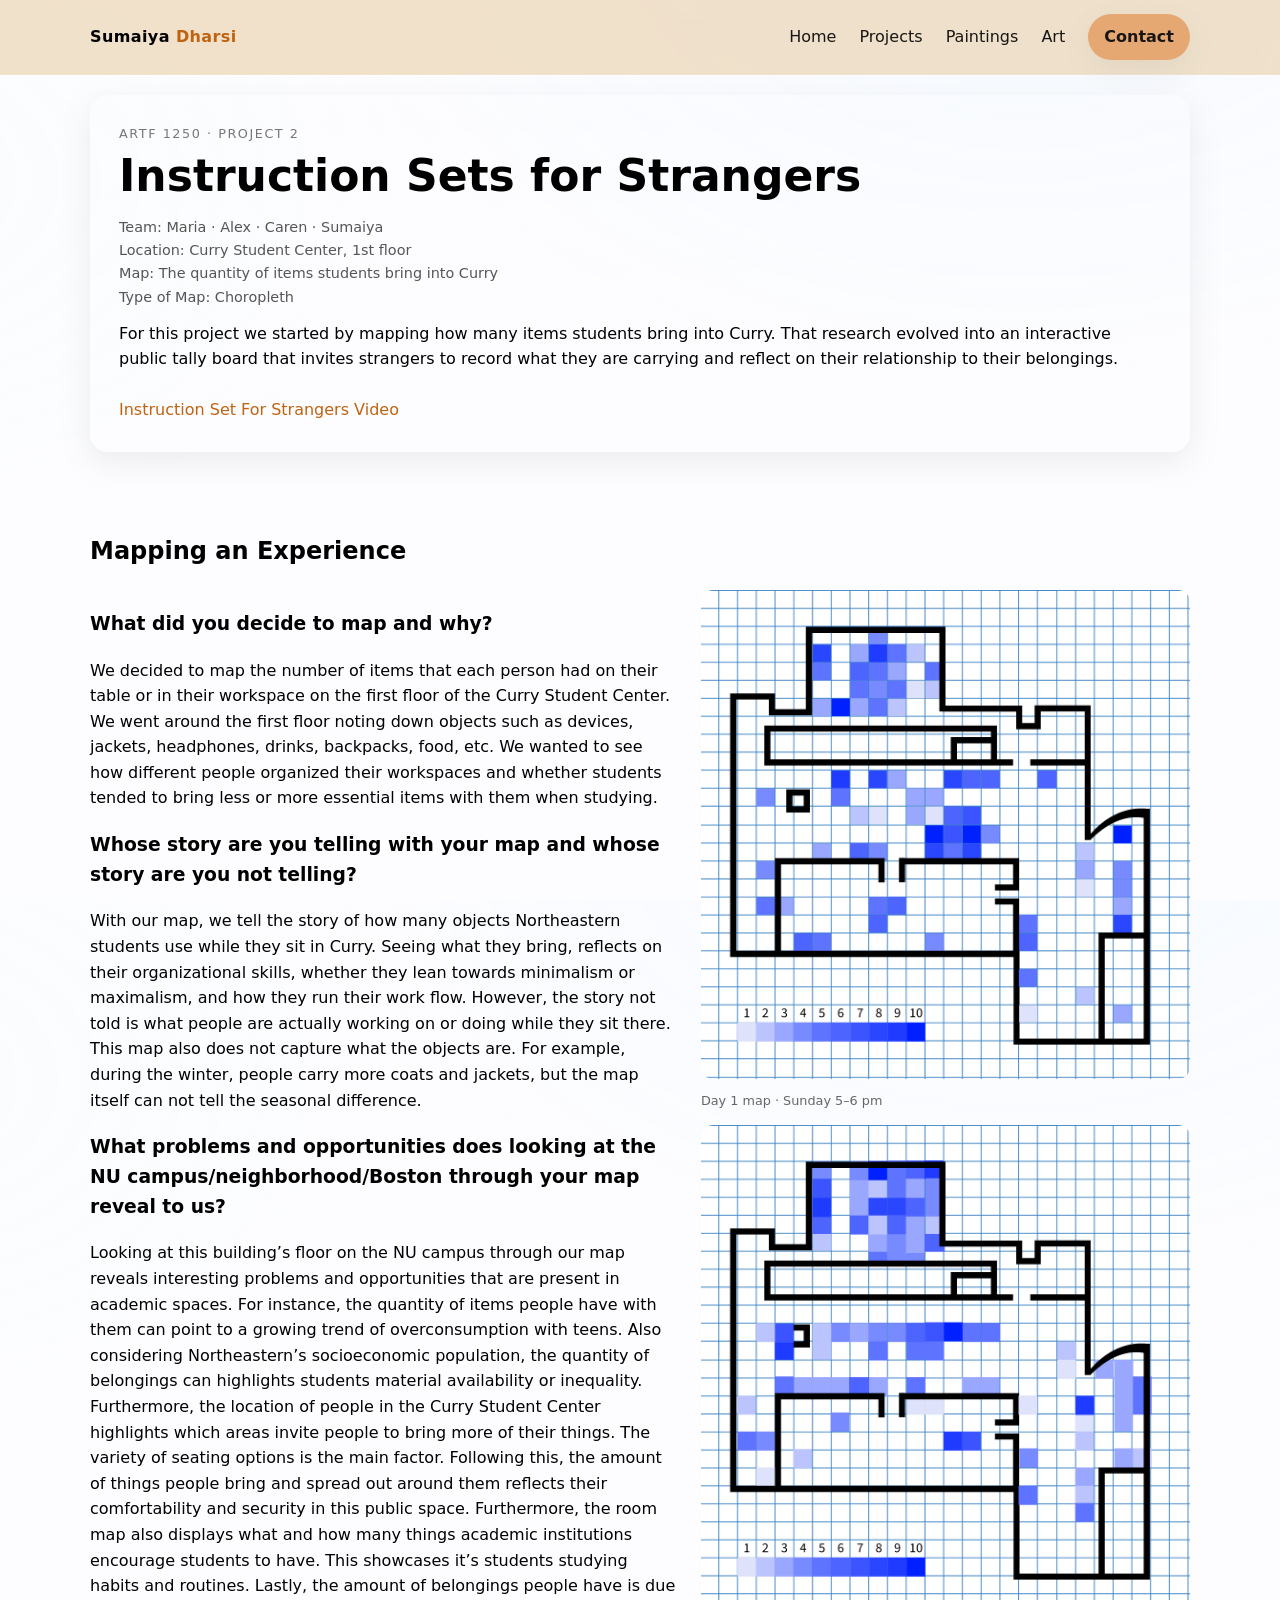
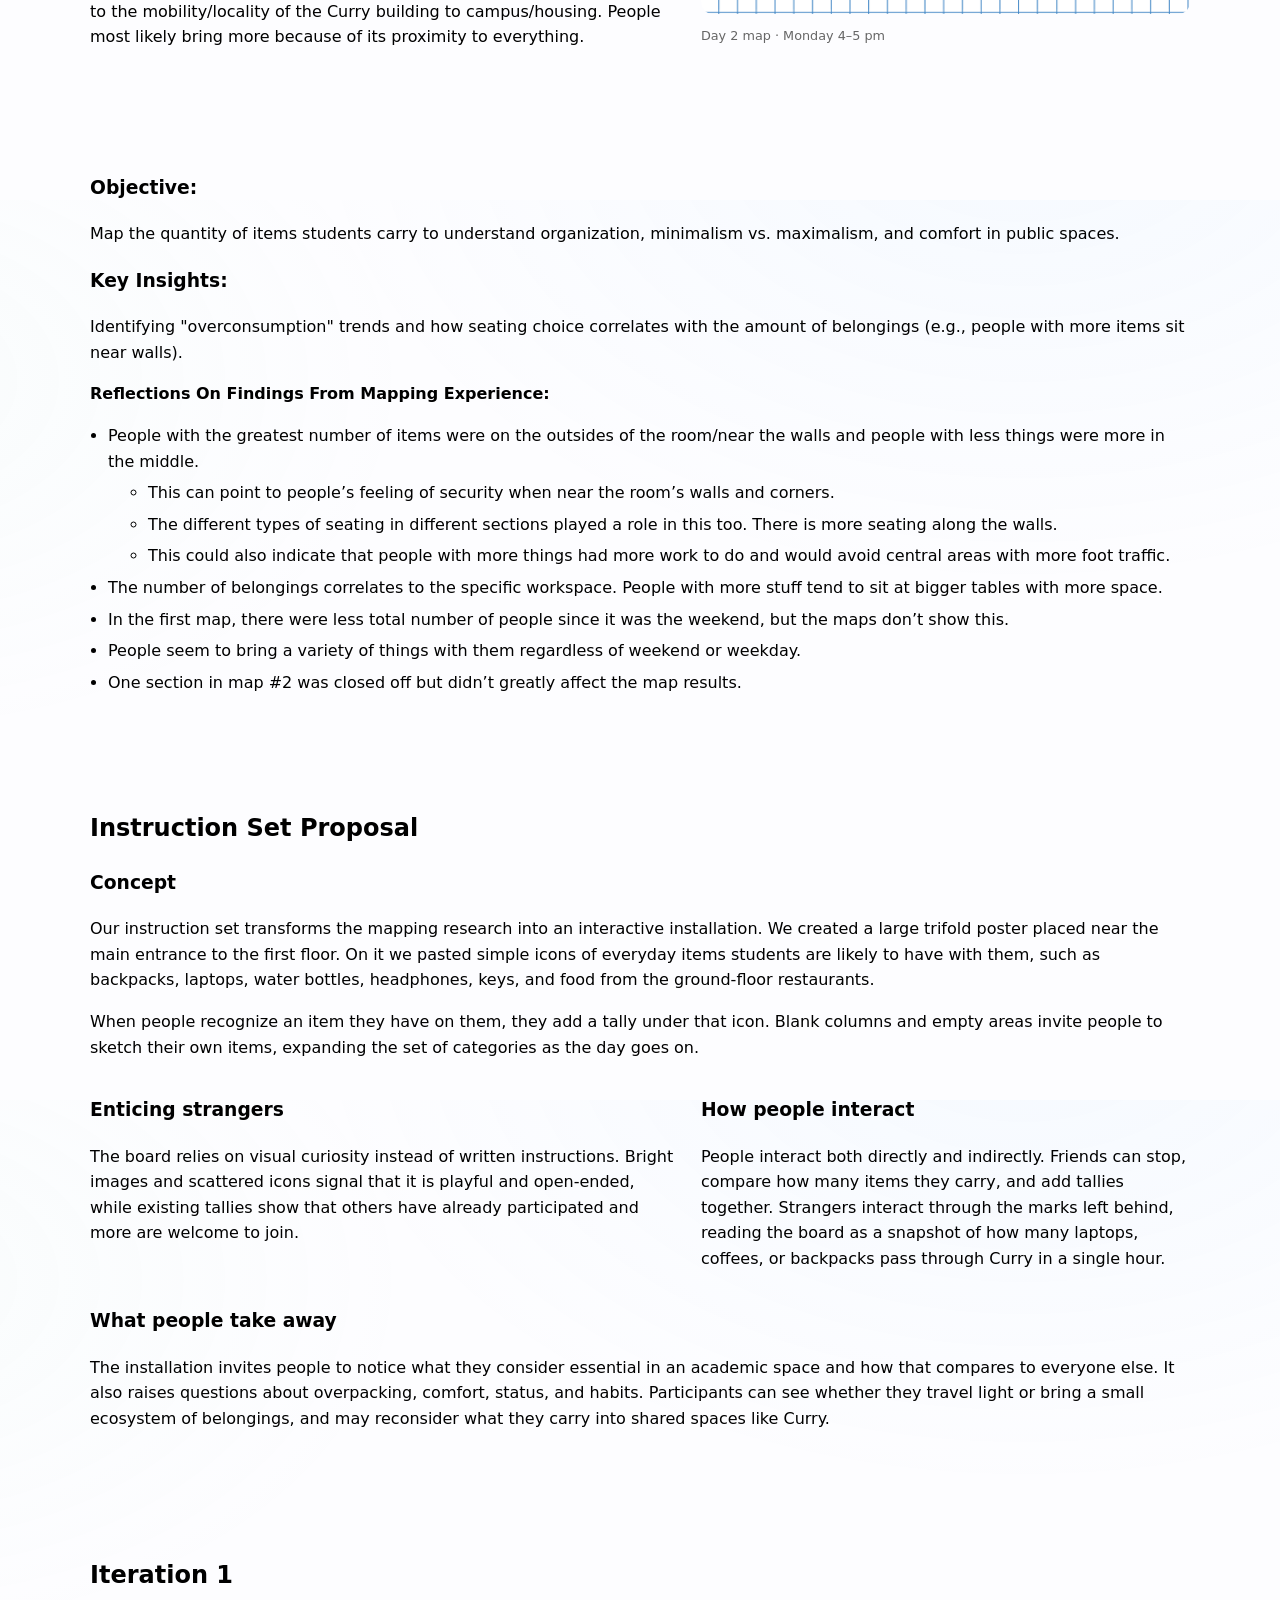
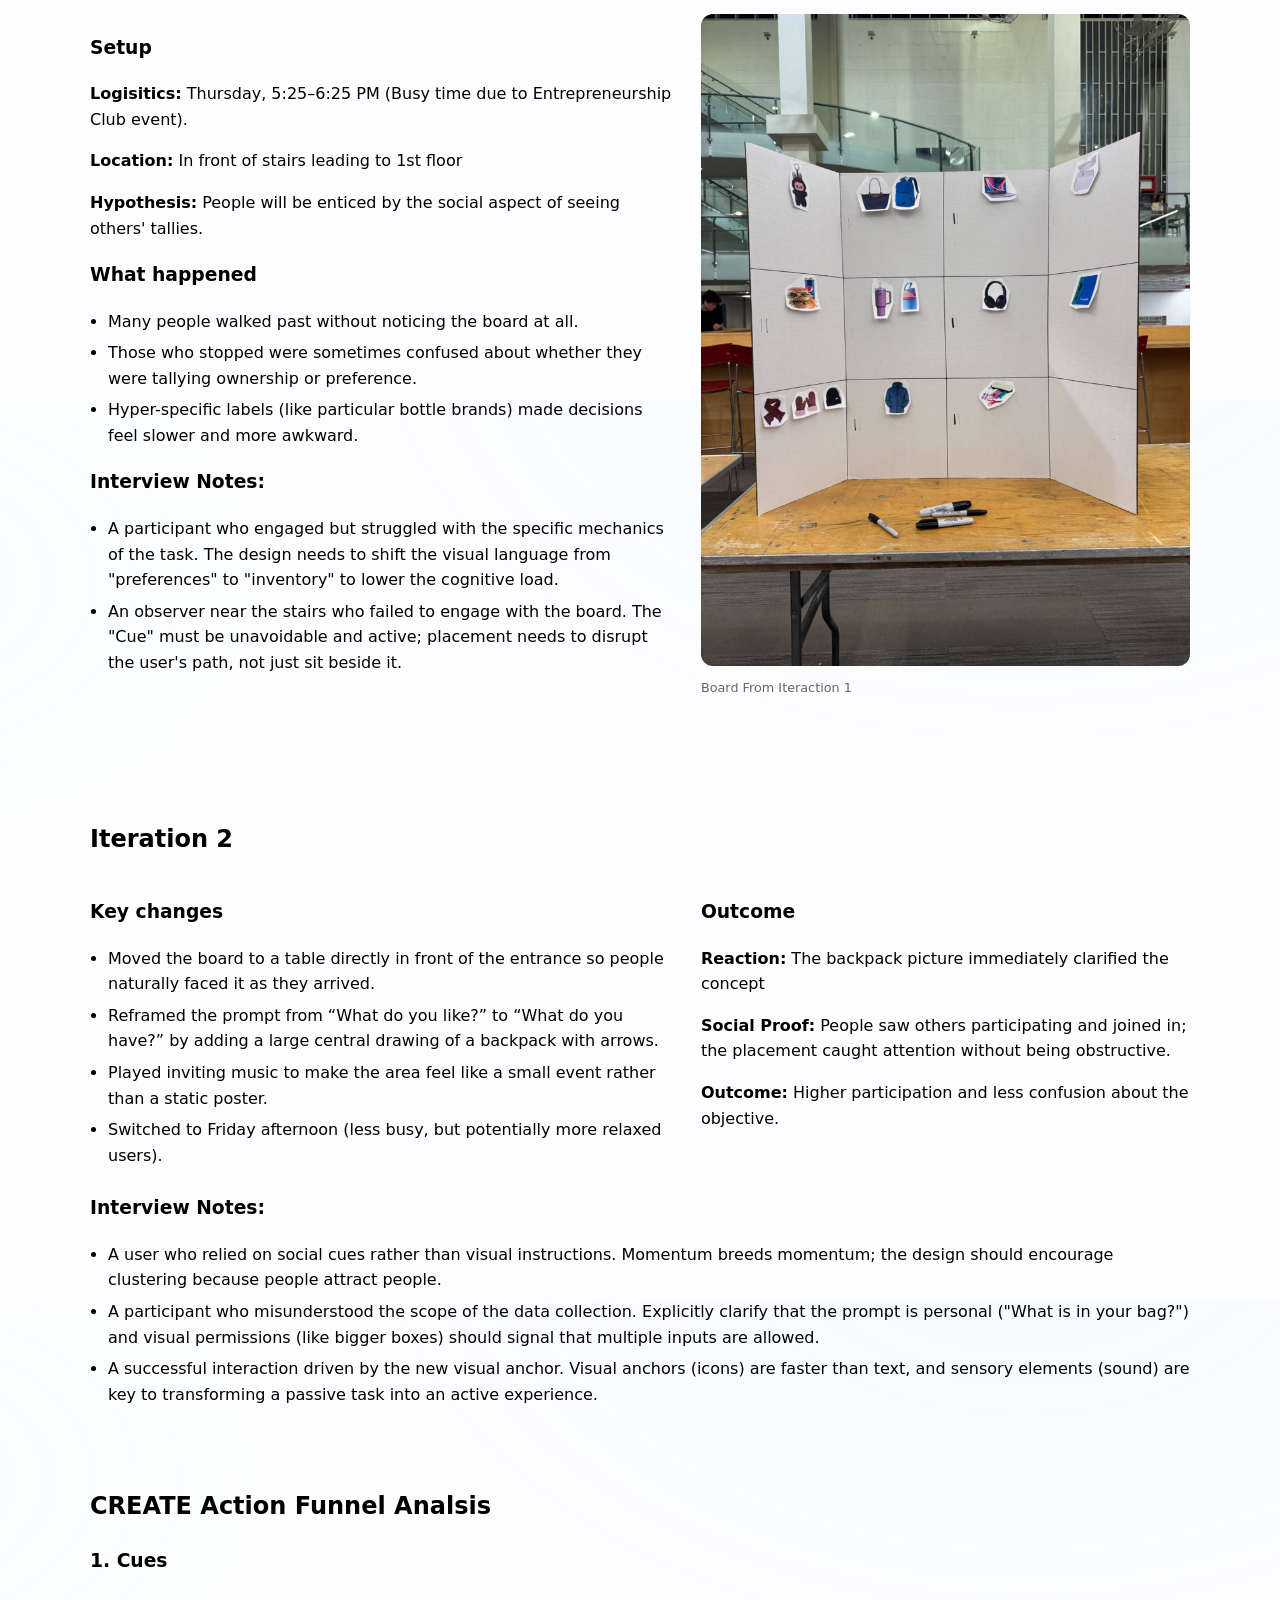
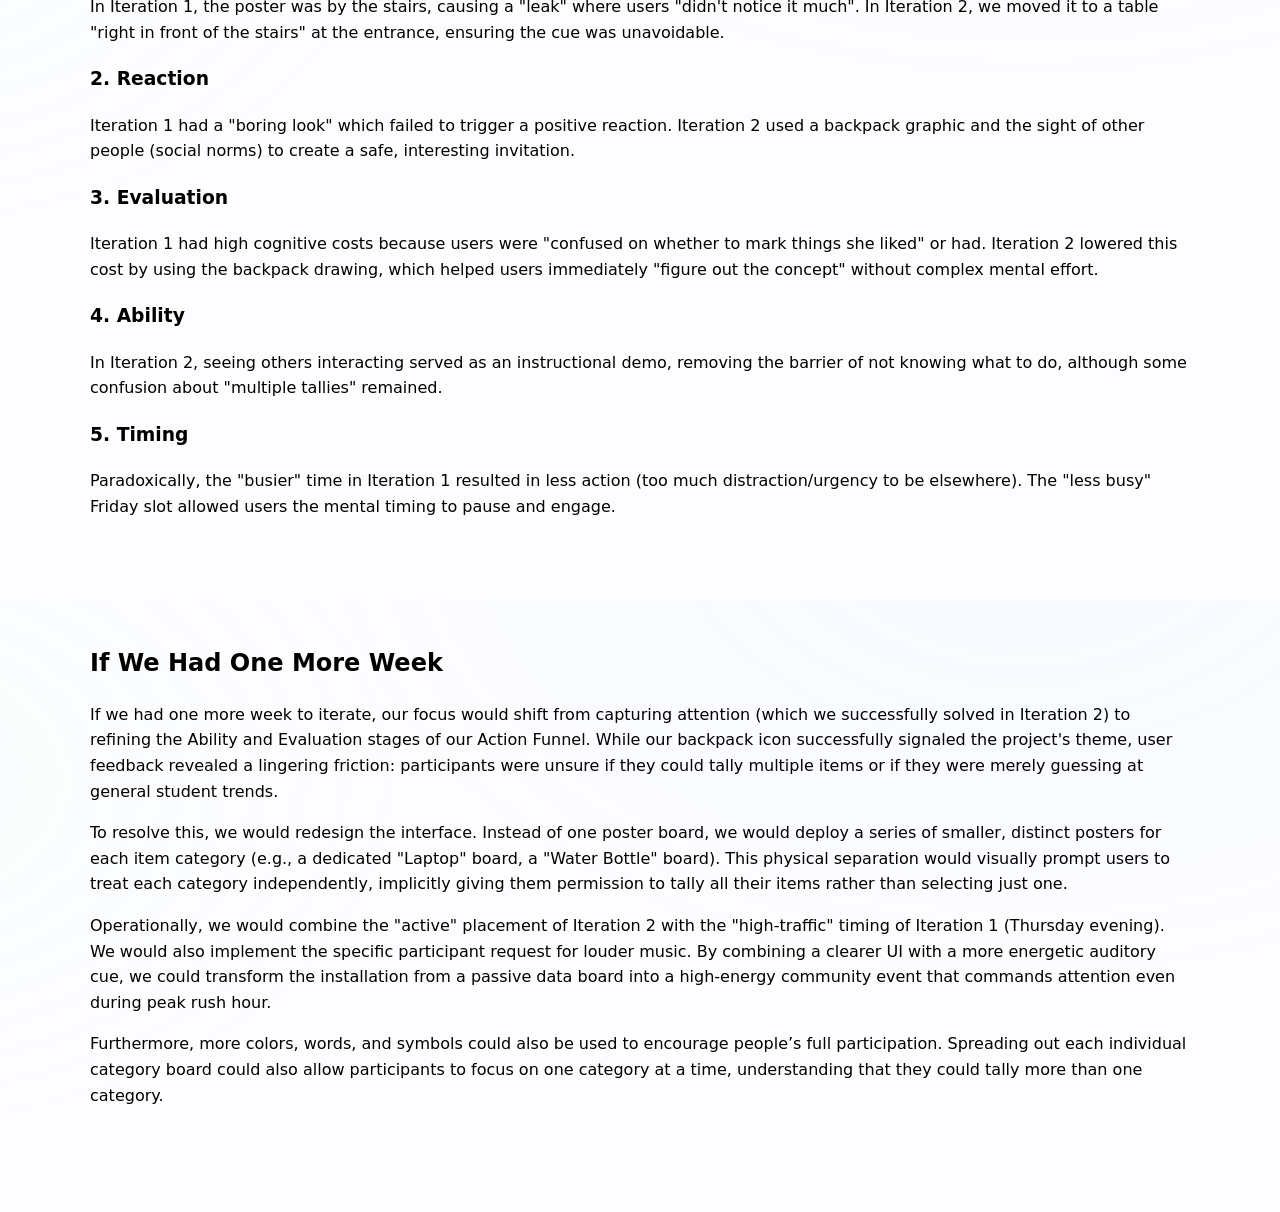
==== commit 01cf2867: "Restore original content of art.html Restored the original content of art.html after it was removed." ====
--- a/art.html
+++ b/art.html
@@ -180,7 +180,7 @@
           <div class="project-image-stack">
           <!-- Replace these src paths with your own images if you export them -->
           <figure>
-            <img src="Pics/Iteration1.jpg" alt="Choropleth-style map of Curry Student Center, Day 1">
+            <img src="Pics/iteration-1.jpg" alt="Choropleth-style map of Curry Student Center, Day 1">
             <figcaption>Board From Iteraction 1</figcaption>
           </figure>
         </div>
@@ -260,4 +260,5 @@
 
   </main>
 </body>
-</html>+
+</html>
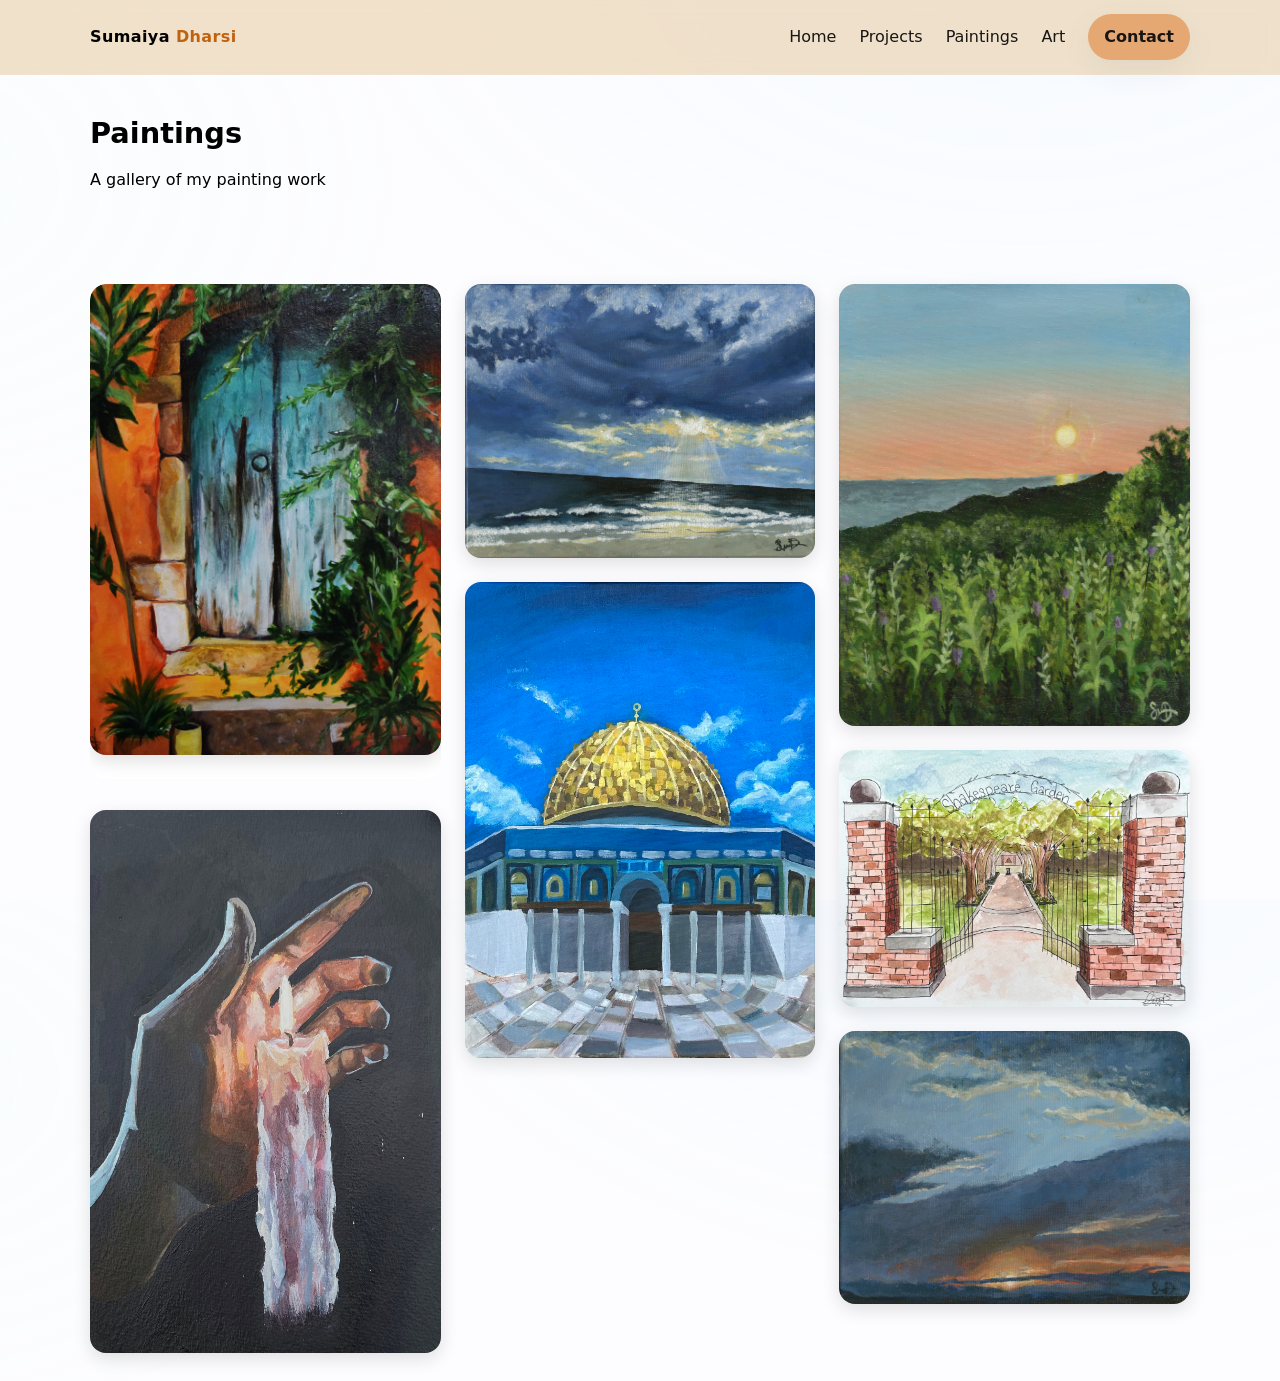
==== commit 9787fb84: "Add files via upload" ====
--- a/art.html
+++ b/art.html
@@ -3,262 +3,49 @@
 <head>
   <meta charset="utf-8" />
   <meta name="viewport" content="width=device-width, initial-scale=1" />
-  <title>Art — Sumaiya Dharsi</title>
+  <title>Art Gallery — Sumaiya Dharsi</title>
   <link rel="stylesheet" href="styles.css">
 </head>
-<body>
+
+<body class="paintings-page">
   <header>
     <div class="container nav">
       <div class="logo">Sumaiya <b>Dharsi</b></div>
       <nav>
-        <a href="index.html">Home</a>
+        <a href="index.html#about">Home</a>
         <a href="projects.html">Projects</a>
-        <a href="paintings.html">Paintings</a>
+        <a href="paintings.html" class="active">Paintings</a>
         <a href="art.html">Art</a>
         <a href="index.html#contact" class="btn nav-cta">Contact</a>
       </nav>
     </div>
   </header>
-<main class="container">
 
-    <!-- HERO / TITLE -->
-    <section class="project-hero card pad">
-      <div class="project-tag">ARTF 1250 · Project 2</div>
-      <h1>Instruction Sets for Strangers</h1>
-      <p class="project-meta">
-        Team: Maria · Alex · Caren · Sumaiya<br>
-        Location: Curry Student Center, 1st floor <br>
-        Map: The quantity of items students bring into Curry<br>
-        Type of Map: Choropleth
- <br>
-      </p>
-      <p class="project-intro">
-        For this project we started by mapping how many items students bring into Curry. 
-        That research evolved into an interactive public tally board that invites strangers to 
-        record what they are carrying and reflect on their relationship to their belongings.
-      </p>
-  <br>
-      <nav> <a href="https://drive.google.com/file/d/1qlJpTC5lgggLr-UJprJ8FrRxLeVPxbBL/view?resourcekey"> Instruction Set For Strangers Video </a> </nav>
+  <main class="container">
+    <section class="page-header">
+      <h1 class="section-title">Paintings</h1>
+      <p class="page-intro">A gallery of my painting work</p>
     </section>
 
-    <!-- SECTION: MAPPING EXERCISE -->
-    <section class="project-section">
-      <h2>Mapping an Experience</h2>
+    <!-- GALLERY -->
+    <section class="paintings-masonry">
+   <div class="masonry-column"> 
 
-      <div class="project-two-col">
-        <div>
-          <h3>What did you decide to map and why?</h3>
-          <p>
-            We decided to map the number of items that each person had on their table or in their workspace on the first floor of the Curry Student Center. We went around the first floor noting down objects such as devices, jackets, headphones, drinks, backpacks, food, etc. We wanted to see how different people organized their workspaces and whether students tended to bring less or more essential items with them when studying.
-          </p>
-          <h3>Whose story are you telling with your map and whose story are you not telling?</h3>
-          <p>
-            With our map, we tell the story of how many objects Northeastern students use while they sit in Curry. Seeing what they bring, reflects on their organizational skills, whether they lean towards minimalism or maximalism, and how they run their work flow. However, the story not told is what people are actually working on or doing while they sit there. This map also does not capture what the objects are. For example, during the winter, people carry more coats and jackets, but the map itself can not tell the seasonal difference.
-          </p>
-          <h3>What problems and opportunities does looking at the NU campus/neighborhood/Boston through your map reveal to us?</h3>
-          <p>
-            Looking at this building’s floor on the NU campus through our map reveals interesting problems and opportunities that are present in academic spaces. For instance, the quantity of items people have with them can point to a growing trend of overconsumption with teens. Also considering Northeastern’s socioeconomic population, the quantity of belongings can highlights students material availability or inequality. Furthermore, the location of people in the Curry Student Center highlights which areas invite people to bring more of their things. The variety of seating options is the main factor. Following this, the amount of things people bring and spread out around them reflects their comfortability and security in this public space. Furthermore, the room map also displays what and how many things academic institutions encourage students to have. This showcases it’s students studying habits and routines. Lastly, the amount of belongings people have is due to the mobility/locality of the Curry building to campus/housing. People most likely bring more because of its proximity to everything.
-          </p>
-        </div>
+    <a href="ZanzibarDoor.html" class="painting-item">
+    <img src="Pics/Zanzibar door.jpg">
+    <div class= "painting-overlay">
+      <span> Zanzibar Door - 2024 </span>
+    </div>
+  </a>
+ 
+    <img src="Pics/Go where the light is.jpg">
+    <img src="Pics/from-sea-to-shinning-sea.jpg">
+    <img src="Pics/Mosque.jpg">
+    <img src="Pics/Montauk Sunset.jpg" >
+    <img src="Pics/Shakespeare Garden.jpg">
+    <img src="Pics/safari sunset.jpg">
 
-        <div class="project-image-stack">
-          <!-- Replace these src paths with your own images if you export them -->
-          <figure>
-            <img src="Pics/FinalMap1.png" alt="Choropleth-style map of Curry Student Center, Day 1">
-            <figcaption>Day 1 map · Sunday 5–6 pm</figcaption>
-          </figure>
-          <figure>
-            <img src="Pics/FinalMap2.png" alt="Choropleth-style map of Curry Student Center, Day 2">
-            <figcaption>Day 2 map · Monday 4–5 pm</figcaption>
-          </figure>
-        </div>
-      </div>
     </section>
-
-    <!-- SECTION: FINDINGS -->
-    <section class="project-section">
-        <h3>Objective:</h3>
-        <div>
-        <p>
-          Map the quantity of items students carry to understand organization, minimalism vs. maximalism, and comfort in public spaces.
-        </p>
-        </div>
-        <h3>Key Insights:</h3>
-        <p>
-          Identifying "overconsumption" trends and how seating choice correlates with the amount of belongings (e.g., people with more items sit near walls).
-        </p>
-        <div>
-          <p><b>Reflections On Findings From Mapping Experience:</b></p>
-            <ul class="bullets">
-              <li>
-                People with the greatest number of items were on the outsides of the room/near the walls and people with less things were more in the middle. 
-                <ul>
-                  <li>This can point to people’s feeling of security when near the room’s walls and corners.</li>  
-                  <li>The different types of seating in different sections played a role in this too. There is more seating along the walls. </li>
-                  <li>This could also indicate that people with more things had more work to do and would avoid central areas with more foot traffic. </li>
-                </ul>
-              <li> The number of belongings correlates to the specific workspace. People with more stuff tend to sit at bigger tables with more space. </li>
-              <li>In the first map, there were less total number of people since it was the weekend, but the maps don’t show this. </li>
-              <li>People seem to bring a variety of things with them regardless of weekend or weekday.  </li>
-            <li>One section in map #2 was closed off but didn’t greatly affect the map results.  </li>
-            </ul>
-        </div>
-      </div>
-    </section>
-
-    <!-- SECTION: PROPOSAL -->
-    <section class="project-section">
-      <h2>Instruction Set Proposal</h2>
-      <h3>Concept</h3>
-      <p>
-        Our instruction set transforms the mapping research into an interactive installation. 
-        We created a large trifold poster placed near the main entrance to the first floor. 
-        On it we pasted simple icons of everyday items students are likely to have with them, 
-        such as backpacks, laptops, water bottles, headphones, keys, and food from the ground-floor restaurants.
-      </p>
-      <p>
-        When people recognize an item they have on them, 
-        they add a tally under that icon. Blank columns and empty areas invite people to sketch their own items, 
-        expanding the set of categories as the day goes on.
-      </p>
-
-      <div class="project-two-col">
-        <div>
-          <h3>Enticing strangers</h3>
-          <p>
-            The board relies on visual curiosity instead of written instructions. 
-            Bright images and scattered icons signal that it is playful and open-ended, 
-            while existing tallies show that others have already participated and more are welcome to join. 
-          </p>
-        </div>
-        <div>
-          <h3>How people interact</h3>
-          <p>
-            People interact both directly and indirectly. Friends can stop, compare how many items they carry, 
-            and add tallies together. Strangers interact through the marks left behind, reading the board as a 
-            snapshot of how many laptops, coffees, or backpacks pass through Curry in a single hour.
-          </p>
-        </div>
-      </div>
-
-      <h3>What people take away</h3>
-      <p>
-        The installation invites people to notice what they consider essential in an academic space and how that 
-        compares to everyone else. It also raises questions about overpacking, comfort, status, and habits. 
-        Participants can see whether they travel light or bring a small ecosystem of belongings, and may reconsider 
-        what they carry into shared spaces like Curry.
-      </p>
-    </section>
-
-    <!-- SECTION: ITERATION 1 -->
-    <section class="project-section">
-      <h2>Iteration 1</h2>
-
-      <div class="project-two-col">
-        <div>
-          <h3>Setup</h3>
-          <p><b>Logisitics:</b>
-            Thursday, 5:25–6:25 PM (Busy time due to Entrepreneurship Club event).
-          </p>
-          <p><b>Location:</b>
-            In front of stairs leading to 1st floor
-          </p>
-          <p> <b>Hypothesis:</b> People will be enticed by the social aspect of seeing others' tallies.</p>
-          <h3>What happened</h3>
-          <ul class="bullets">
-            <li>Many people walked past without noticing the board at all.</li>
-            <li>Those who stopped were sometimes confused about whether they were tallying ownership or preference.</li>
-            <li>Hyper-specific labels (like particular bottle brands) made decisions feel slower and more awkward.</li>
-          </ul>
-          <h3>Interview Notes:</h3>
-          <ul class="bullets">
-            <li>A participant who engaged but struggled with the specific mechanics of the task. The design needs to shift the visual language from "preferences" to "inventory" to lower the cognitive load.</li>
-            <li>An observer near the stairs who failed to engage with the board. The "Cue" must be unavoidable and active; placement needs to disrupt the user's path, not just sit beside it. </li>
-          </ul>
-        </div>
-
-          <div class="project-image-stack">
-          <!-- Replace these src paths with your own images if you export them -->
-          <figure>
-            <img src="Pics/iteration-1.jpg" alt="Choropleth-style map of Curry Student Center, Day 1">
-            <figcaption>Board From Iteraction 1</figcaption>
-          </figure>
-        </div>
-      </div>
-    </section>
-
-    <!-- SECTION: THE PIVOT + ITERATION 2 -->
-    <section class="project-section">
-      <h2>Iteration 2</h2>
-
-      <div class="project-two-col">
-        <div>
-          <h3>Key changes</h3>
-          <ul class="bullets">
-            <li>Moved the board to a table directly in front of the entrance so people naturally faced it as they arrived.</li>
-            <li>Reframed the prompt from “What do you like?” to “What do you have?” by adding a large central drawing of a backpack with arrows.</li>
-            <li>Played inviting music to make the area feel like a small event rather than a static poster.</li>
-            <li>Switched to Friday afternoon (less busy, but potentially more relaxed users). </li>
-          </ul>
-        </div>
-        <div>
-          <h3>Outcome</h3>
-          <p><b> Reaction:</b>
-            The backpack picture immediately clarified the concept
-          </p>
-          <p><b> Social Proof:</b>
-            People saw others participating and joined in; the placement caught attention without being obstructive.
-          </p>
-          <p><b> Outcome:</b>
-            Higher participation and less confusion about the objective.</p>
-        </div>
-      </div>
-      <div>
-          <h3>Interview Notes:</h3>
-          <ul class="bullets">
-            <li>A user who relied on social cues rather than visual instructions. Momentum breeds momentum; the design should encourage clustering because people attract people. </li>
-            <li>A participant who misunderstood the scope of the data collection. Explicitly clarify that the prompt is personal ("What is in your bag?") and visual permissions (like bigger boxes) should signal that multiple inputs are allowed.</li>
-            <li>A successful interaction driven by the new visual anchor. Visual anchors (icons) are faster than text, and sensory elements (sound) are key to transforming a passive task into an active experience.</li>
-          </ul>
-        </div>
-
-      <section class="project-section">
-      <h2>CREATE Action Funnel Analsis</h2>
-
-      <div>
-        <div>
-          <h3>1. Cues</h3>
-          <p> In Iteration 1, the poster was by the stairs, causing a "leak" where users "didn't notice it much".  In Iteration 2, we moved it to a table "right in front of the stairs" at the entrance, ensuring the cue was unavoidable.</p>
-        <h3>2. Reaction</h3>
-          <p> Iteration 1 had a "boring look" which failed to trigger a positive reaction. Iteration 2 used a backpack graphic and the sight of other people (social norms) to create a safe, interesting invitation.</p>
-        <h3>3. Evaluation</h3>
-          <p> Iteration 1 had high cognitive costs because users were "confused on whether to mark things she liked" or had. Iteration 2 lowered this cost by using the backpack drawing, which helped users immediately "figure out the concept" without complex mental effort.</p>
-        <h3>4. Ability</h3>
-          <p> In Iteration 2, seeing others interacting served as an instructional demo, removing the barrier of not knowing what to do, although some confusion about "multiple tallies" remained.</p>
-        <h3>5. Timing</h3>
-          <p> Paradoxically, the "busier" time in Iteration 1 resulted in less action (too much distraction/urgency to be elsewhere). The "less busy" Friday slot allowed users the mental timing to pause and engage.</p>
-        </div>
-      </div>
-    </section>
-
-    <!-- SECTION: FUTURE CHANGES -->
-    <section class="project-section">
-      <h2>If We Had One More Week</h2>
-      <p>
-        If we had one more week to iterate, our focus would shift from capturing attention (which we successfully solved in Iteration 2) to refining the Ability and Evaluation stages of our Action Funnel. While our backpack icon successfully signaled the project's theme, user feedback revealed a lingering friction: participants were unsure if they could tally multiple items or if they were merely guessing at general student trends.
-      </p>
-      <p>
-        To resolve this, we would redesign the interface. Instead of one poster board, we would deploy a series of smaller, distinct posters for each item category (e.g., a dedicated "Laptop" board, a "Water Bottle" board). This physical separation would visually prompt users to treat each category independently, implicitly giving them permission to tally all their items rather than selecting just one. 
-      </p>
-      <p>
-        Operationally, we would combine the "active" placement of Iteration 2 with the "high-traffic" timing of Iteration 1 (Thursday evening). We would also implement the specific participant request for louder music. By combining a clearer UI with a more energetic auditory cue, we could transform the installation from a passive data board into a high-energy community event that commands attention even during peak rush hour.
-      </p>
-      <p>
-        Furthermore, more colors, words, and symbols could also be used to encourage people’s full participation. Spreading out each individual category board could also allow participants to focus on one category at a time, understanding that they could tally more than one category.
-      </p>
-    </section>
-
   </main>
 </body>
-
 </html>
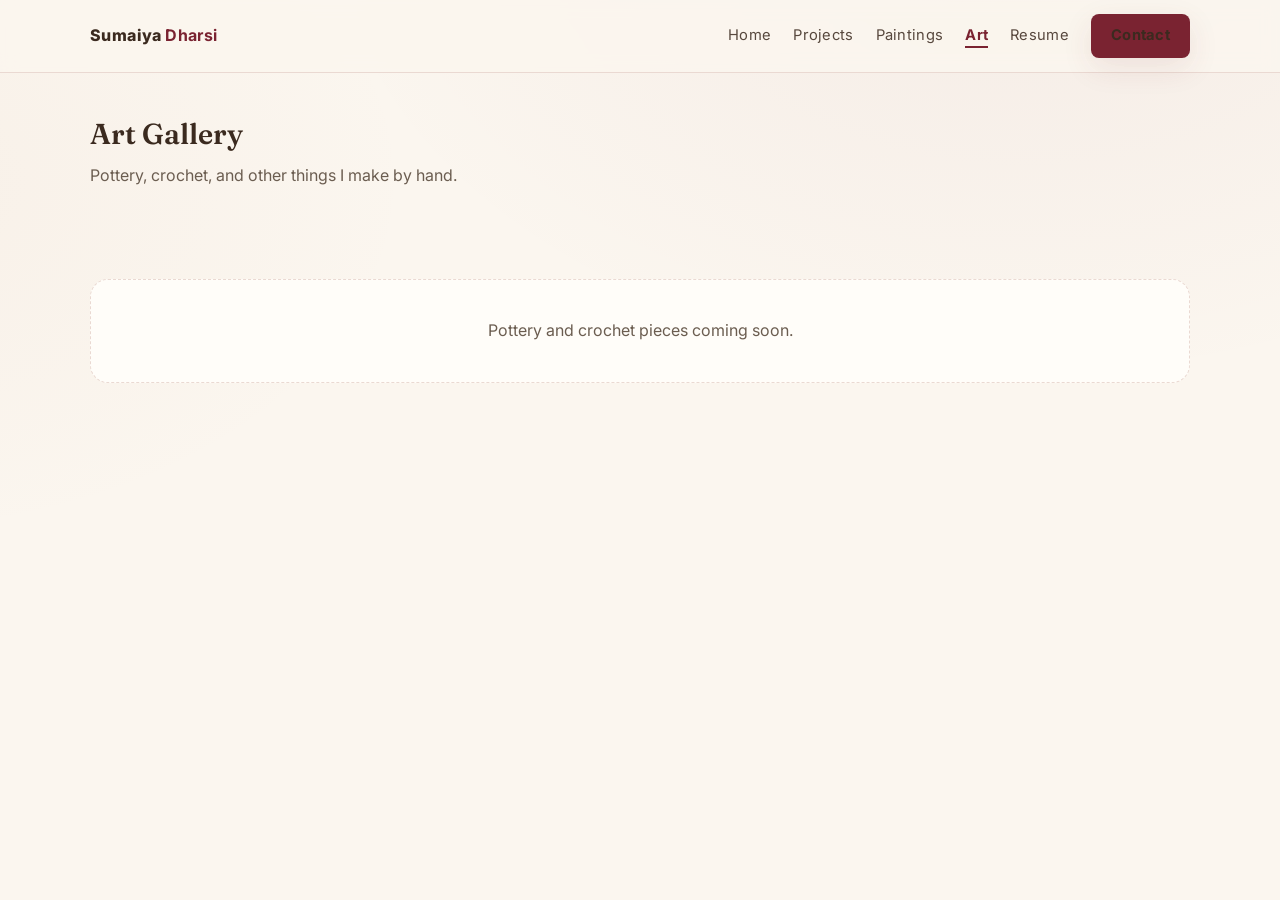
==== commit fda2e072: "Unify navigation, merge landing page, add standalone Art gallery - Standardize nav across all six pa" ====
--- a/art.html
+++ b/art.html
@@ -1,51 +1,71 @@
-<!DOCTYPE html>
-<html lang="en">
-<head>
-  <meta charset="utf-8" />
-  <meta name="viewport" content="width=device-width, initial-scale=1" />
-  <title>Art Gallery — Sumaiya Dharsi</title>
-  <link rel="stylesheet" href="styles.css">
-</head>
-
-<body class="paintings-page">
-  <header>
-    <div class="container nav">
-      <div class="logo">Sumaiya <b>Dharsi</b></div>
-      <nav>
-        <a href="index.html#about">Home</a>
-        <a href="projects.html">Projects</a>
-        <a href="paintings.html" class="active">Paintings</a>
-        <a href="art.html">Art</a>
-        <a href="index.html#contact" class="btn nav-cta">Contact</a>
-      </nav>
-    </div>
-  </header>
-
-  <main class="container">
-    <section class="page-header">
-      <h1 class="section-title">Paintings</h1>
-      <p class="page-intro">A gallery of my painting work</p>
-    </section>
-
-    <!-- GALLERY -->
-    <section class="paintings-masonry">
-   <div class="masonry-column"> 
-
-    <a href="ZanzibarDoor.html" class="painting-item">
-    <img src="Pics/Zanzibar door.jpg">
-    <div class= "painting-overlay">
-      <span> Zanzibar Door - 2024 </span>
-    </div>
-  </a>
- 
-    <img src="Pics/Go where the light is.jpg">
-    <img src="Pics/from-sea-to-shinning-sea.jpg">
-    <img src="Pics/Mosque.jpg">
-    <img src="Pics/Montauk Sunset.jpg" >
-    <img src="Pics/Shakespeare Garden.jpg">
-    <img src="Pics/safari sunset.jpg">
-
-    </section>
-  </main>
-</body>
-</html>
+<!DOCTYPE html>
+<html lang="en">
+<head>
+  <meta charset="utf-8" />
+  <meta name="viewport" content="width=device-width, initial-scale=1" />
+  <title>Art Gallery — Sumaiya Dharsi</title>
+  <meta name="description" content="Pottery and crochet work by Sumaiya Dharsi" />
+  <link rel="preconnect" href="https://fonts.googleapis.com">
+  <link rel="preconnect" href="https://fonts.gstatic.com" crossorigin>
+  <link href="https://fonts.googleapis.com/css2?family=Inter:wght@300;400;500;600;700;800&family=Fraunces:opsz,wght@9..144,500;9..144,600&display=swap" rel="stylesheet">
+  <link rel="stylesheet" href="styles.css">
+</head>
+
+<body class="art-page">
+  <header>
+    <div class="container nav">
+      <div class="logo">Sumaiya <b>Dharsi</b></div>
+      <nav>
+        <a href="index.html">Home</a>
+        <a href="projects.html">Projects</a>
+        <a href="paintings.html">Paintings</a>
+        <a href="art.html" class="active">Art</a>
+        <a href="index.html#resume">Resume</a>
+        <a href="index.html#contact" class="btn nav-cta">Contact</a>
+      </nav>
+    </div>
+  </header>
+
+  <main class="container">
+    <section class="page-header">
+      <h1 class="section-title">Art Gallery</h1>
+      <p class="page-intro">Pottery, crochet, and other things I make by hand.</p>
+    </section>
+
+    <!-- GALLERY -->
+    <section class="paintings-masonry">
+      <div class="masonry-column">
+
+        <!-- ============================================================
+             ADD ARTWORK HERE.
+
+             1) Drop the photo into the Pics folder.
+             2) Copy ONE of the two blocks below and paste it inside this
+                <div class="masonry-column">, then update the file name.
+             3) Delete the "gallery-empty" note further down once you have
+                a few pieces in.
+
+             Plain image (no click-through):
+
+               <img src="Pics/YourPhoto.jpg" alt="Short description">
+
+             Image with hover title (and an optional detail page):
+
+               <a href="#" class="painting-item">
+                 <img src="Pics/YourPhoto.jpg" alt="Short description">
+                 <div class="painting-overlay">
+                   <span>Piece Name - 2026</span>
+                 </div>
+               </a>
+
+             The columns fill themselves in — you do not need to balance
+             them by hand. Any mix of tall and wide photos works.
+             ============================================================ -->
+
+      </div>
+    </section>
+
+    <p class="gallery-empty">Pottery and crochet pieces coming soon.</p>
+  </main>
+</body>
+</html>
--- a/styles.css
+++ b/styles.css
@@ -2,12 +2,14 @@
    THEME TOKENS
    ========================================================= */
 :root{
-  --bg:#fdfdff;
-  --text:#000000;
-  --muted:#5e2e16;
-  --brand:#c06311;
-  --brand-2:#e4a269;
-  --shadow:0 10px 30px rgba(141,141,141,0.15);
+  --bg:#FBF6EF;
+  --text:#3B2A1F;
+  --muted:#6B5D50;
+  --brand:#7A2331;
+  --brand-2:#A8455A;
+  --card-bg:#FFFDF9;
+  --card-border:#EAD9D2;
+  --shadow:0 10px 30px rgba(122,35,49,0.10);
   --radius:18px;
 }
 
@@ -23,8 +25,8 @@
   font-family:Inter,system-ui,-apple-system,Segoe UI,Roboto,Helvetica,Arial,sans-serif;
   color:var(--text);
   background:
-    radial-gradient(1200px 800px at 80% -10%, rgba(124,197,255,.06), transparent 60%),
-    radial-gradient(900px 600px at -10% 20%, rgba(181,240,208,.05), transparent 60%),
+    radial-gradient(1200px 800px at 80% -10%, rgba(122,35,49,.05), transparent 60%),
+    radial-gradient(900px 600px at -10% 20%, rgba(200,150,120,.06), transparent 60%),
     var(--bg);
   line-height:1.6;
 }
@@ -32,21 +34,27 @@
 a:hover{text-decoration:underline}
 .container{ width:min(1100px, 92%); margin-inline:auto }
 section{ padding:28px 0 }
-.section-title{ font-size:1.8rem; margin:14px 0 10px }
+.section-title{ font-family:'Fraunces',Georgia,serif; font-weight:600; font-size:1.8rem; margin:14px 0 10px; color:var(--text) }
 .card{
-  background:linear-gradient(180deg, rgba(255,255,255,.04), rgba(255,255,255,.02));
-  border:1px solid rgba(255,255,255,.06);
+  background:var(--card-bg);
+  border:1px solid var(--card-border);
   border-radius:var(--radius);
   box-shadow:var(--shadow);
 }
 .card.pad{ padding:28px }
 .btn{
-  display:inline-block; background:var(--brand-2);
-  color:#0a0b0f; font-weight:700; padding:10px 16px; border-radius:999px; border:0;
+  display:inline-block; background:var(--brand);
+  color:#FBF6EF; font-weight:700; padding:10px 20px; border-radius:8px; border:0;
   box-shadow:var(--shadow);
 }
+.btn:hover{ text-decoration:none; opacity:.92 }
+.btn-outline{
+  background:transparent; color:var(--brand); border:1px solid var(--brand);
+  box-shadow:none;
+}
 .links{ display:flex; gap:12px; margin-top:18px; flex-wrap:wrap }
-.tag{ border:1px solid rgba(255,255,255,.12); padding:7px 12px; border-radius:999px; color:var(--text); background:rgba(255,255,255,.03) }
+.tag{ border:1px solid var(--card-border); padding:7px 12px; border-radius:999px; color:var(--text); background:#FFFDF9 }
+.pill{ border:1px solid var(--card-border); padding:6px 12px; border-radius:999px; color:var(--text); background:#FBEFE9; font-size:.85rem }
 
 /* Prevent grid children from overflowing their columns */
 .project, .project-gallery, .project-body { min-width:0 }
@@ -57,44 +65,79 @@
 header{
   position:sticky; top:0;
   backdrop-filter:saturate(1.4) blur(8px);
-  background:rgba(233, 207, 168, 0.6);
-  border-bottom:1px solid rgba(255,255,255,.06);
+  background:rgba(251, 246, 239, 0.85);
+  border-bottom:1px solid var(--card-border);
   z-index:50;
 }
 .nav{ display:flex; align-items:center; justify-content:space-between; padding:14px 0 }
-.logo{ font-weight:800; letter-spacing:.4px }
+.logo{ font-weight:800; letter-spacing:.4px; color:var(--text) }
 .logo b{ color:var(--brand) }
-.nav a{ color:var(--text); opacity:.9; margin-left:18px }
-.nav-cta{ margin-left:16px }
-
-/* =========================================================
-   HERO (FULL-BLEED)
+.nav a{ color:var(--text); opacity:.85; margin-left:18px; font-size:.92rem; letter-spacing:.02em }
+.nav a:hover{ opacity:1 }
+.nav-cta{ margin-left:16px; opacity:1 !important }
+
+/* current page indicator */
+.nav a.active{
+  opacity:1; font-weight:700; color:var(--brand);
+  border-bottom:2px solid var(--brand); padding-bottom:2px;
+}
+.nav a.active:hover{ text-decoration:none }
+
+/* =========================================================
+   SHARED UTILITIES
+   ========================================================= */
+.grid-3{ display:grid; grid-template-columns:repeat(3, minmax(0,1fr)); gap:18px }
+.tight{ margin:0 0 8px; font-family:'Fraunces',Georgia,serif; font-weight:600 }
+
+/* gallery / sub-page headers */
+.page-header{ padding:28px 0 6px }
+.page-intro{ color:var(--muted); margin:0 }
+.gallery-empty{
+  margin:8px 0 40px; padding:38px 24px; text-align:center;
+  color:var(--muted); background:var(--card-bg);
+  border:1px dashed var(--card-border); border-radius:var(--radius);
+}
+
+/* =========================================================
+   HERO (FULL-BLEED, CENTERED, BIG CIRCLE HEADSHOT)
    ========================================================= */
 .hero-fullbleed{
   width:100vw;
   margin-left:calc(50% - 50vw);
   margin-right:calc(50% - 50vw);
-  padding:52px 0 22px;
-  display: block;
+  padding:56px 0 22px;
+  display:block;
 }
 .hero-fullbleed .card{
-  width: min(1100px, 92%);
+  width: min(720px, 92%);
   margin-inline: auto; /* center the hero content */
 }
-.eyebrow{ color:var(--brand); font-weight:700; letter-spacing:.08em; text-transform:uppercase; font-size:.78rem }
-h1{ font-size:clamp(28px, 4vw, 44px); line-height:1.18; margin:6px 0 10px }
-.subtitle{ color:var(--muted); font-size:1.02rem }
+.hero-content{ text-align:center }
+.hero-photo{
+  width:200px; height:200px; border-radius:50%;
+  overflow:hidden; margin:0 auto 22px; border:3px solid var(--brand);
+  box-shadow:var(--shadow);
+}
+.hero-photo img{ width:100%; height:100%; object-fit:cover; object-position:center }
+.eyebrow{ color:var(--brand); font-weight:700; letter-spacing:.1em; text-transform:uppercase; font-size:.78rem }
+h1{
+  font-family:'Fraunces',Georgia,serif; font-weight:600;
+  font-size:clamp(24px, 3.4vw, 34px); line-height:1.35; margin:12px 0 14px;
+  max-width:560px; margin-left:auto; margin-right:auto;
+}
+.subtitle{ color:var(--muted); font-size:1rem; max-width:480px; margin:0 auto }
 .accent{ color:var(--brand) }
+.hero-links{ justify-content:center; margin-top:22px }
 .info{
   display:grid; grid-template-columns:repeat(2,minmax(0,1fr));
-  gap:14px; margin-top:16px
+  gap:14px; margin-top:32px; text-align:left
 }
 .info div{
-  background:rgba(255,255,255,.03);
-  border:1px solid rgba(255,255,255,.06);
+  background:#FBEFE9;
+  border:1px solid var(--card-border);
   border-radius:12px; padding:12px 14px
 }
-.info b{ display:block; font-size:.78rem; color:var(--muted); font-weight:600 }
+.info b{ display:block; font-size:.78rem; color:var(--brand); font-weight:600 }
 .info span{ font-weight:600 }
 
 /* =========================================================
@@ -107,9 +150,9 @@
 }
 .about-card{ height:100% }
 .about-photo{
-  margin:0; border:1px solid rgba(255,255,255,.10); border-radius:10px;
+  margin:0; border:1px solid var(--card-border); border-radius:var(--radius);
   box-shadow:var(--shadow); overflow:hidden; display:grid; align-items:stretch;
-  height:100%; background:#eaf2ef;
+  height:100%; background:#F3E4DA;
 }
 .about-photo img{ width:100%; height:100%; object-fit:cover; object-position:center }
 
@@ -126,7 +169,7 @@
 /* Project card: keep article clean; .card gives the bubble look */
 .project.project-stacked{
   display: grid;
-  grid-template-columns: 1fr;
+  grid-template-columns: 1fr;  /* images above, text below */
   gap: 14px;
   background: none;
   border: 0;
@@ -134,45 +177,6 @@
   padding: 0;
 }
 
-/* Project card: let the .card provide the bubble look; keep article clean */
-.project.project-stacked{
-  display: grid;
-  grid-template-columns: 1fr;  /* images above, text below */
-  gap: 14px;
-
-  /* remove bubble styles that were here before */
-  background: none;
-  border: 0;
-  box-shadow: none;
-  padding: 0;
-}
-
-/* 4-wide gallery row (unchanged, just here for clarity) */
-.project-gallery.gallery-row4{
-  display: grid;
-  grid-template-columns: repeat(4, minmax(0,1fr));
-  gap: 12px;
-}
-.project-gallery.gallery-row4 figure{
-  margin: 0;
-  position: relative;
-  aspect-ratio: 3 / 2;
-  border-radius: 8px;
-  overflow: hidden;
-  background: #eee;  /* no border */
-}
-.project-gallery.gallery-row4 img{
-  position: absolute; inset: 0;
-  width: 100%; height: 100%;
-  object-fit: cover; object-position: center;
-}
-
-/* (optional) tighten padding inside each bubble a touch */
-.projects .card.pad { padding: 22px; }
-
-/* add breathing room between multiple projects */
-.projects .project-stacked{ margin-bottom: 18px; }
-
 /* 4-wide gallery row (evenly spaced, same height, no borders) */
 .project-gallery.gallery-row4{
   display:grid;
@@ -181,21 +185,27 @@
 }
 .project-gallery.gallery-row4 figure{
   margin:0; position:relative; aspect-ratio:3 / 2; /* all equal height */
-  border-radius:8px; overflow:hidden; background:#eee; /* no border */
+  border-radius:8px; overflow:hidden; background:#F3E4DA; /* no border */
 }
 .project-gallery.gallery-row4 img{
   position:absolute; inset:0; width:100%; height:100%;
   object-fit:cover; object-position:center;
 }
 
+/* (optional) tighten padding inside each bubble a touch */
+.projects .card.pad { padding: 22px; }
+
+/* add breathing room between multiple projects */
+.projects .project-stacked{ margin-bottom: 18px; }
+
 /* Project description card (kept subtle inside bubble) */
 .project-body{
-  background:linear-gradient(180deg, rgba(255,255,255,.02), rgba(255,255,255,.01));
-  border:1px solid rgba(255,255,255,.06);
+  background:#FFFDF9;
+  border:1px solid var(--card-border);
   border-radius:12px; padding:18px;
 }
 .proj-eyebrow{ color:var(--brand); font-weight:700; letter-spacing:.06em; text-transform:uppercase; font-size:.75rem }
-.project h3{ margin:6px 0 6px }
+.project h3{ margin:6px 0 6px; font-family:'Fraunces',Georgia,serif; font-weight:600; color:var(--text) }
 .bullets{ margin:10px 0 0; padding-left:18px }
 .bullets li{ margin:6px 0 }
 
@@ -204,7 +214,7 @@
    ========================================================= */
 .resume-grid{ display:grid; grid-template-columns:2fr 1.2fr; gap:18px }
 .line{ margin:.2rem 0 }
-.rule{ border:0; border-top:1px solid rgba(255,255,255,.08); margin:16px 0 }
+.rule{ border:0; border-top:1px solid var(--card-border); margin:16px 0 }
 .skills-list{ margin:0 0 10px }
 .pad-top{ margin-top:16px }
 .resume-actions{ margin-top:16px }
@@ -219,6 +229,9 @@
    ========================================================= */
 @media (max-width: 920px){
   .resume-grid{ grid-template-columns:1fr }
+}
+@media (max-width: 820px){
+  .grid-3{ grid-template-columns:1fr }
 }
 @media (max-width: 900px){
   .about-grid{ grid-template-columns:1fr }
@@ -227,6 +240,7 @@
 }
 @media (max-width: 520px){
   .project-gallery.gallery-row4{ grid-template-columns:1fr; }
+  .hero-photo{ width:150px; height:150px }
 }
 
 /* =========================================================
@@ -252,7 +266,7 @@
   border-radius: var(--radius);
   overflow: hidden;
   box-shadow: var(--shadow);
-  background: #ddd;
+  background: #F3E4DA;
 }
 
 /* make entire card clickable without underline */
@@ -275,7 +289,7 @@
   display: flex;
   align-items: center;
   justify-content: center;
-  background: rgba(0,0,0,0);
+  background: rgba(59,42,31,0);
   color: #fff;
   font-weight: 700;
   font-size: 1.05rem;
@@ -287,14 +301,14 @@
   transition: background .35s ease, opacity .35s ease;
 }
 
-/* hover effect: fade to black, text appears */
+/* hover effect: fade to maroon-black, text appears */
 .portfolio-card:hover img{
   transform: scale(1.05);
   opacity: 0.7;
 }
 
 .portfolio-card:hover .portfolio-overlay{
-  background: rgba(0,0,0,.78);
+  background: rgba(59,26,26,.78);
   opacity: 1;
 }
 
@@ -330,20 +344,20 @@
   margin-bottom: 24px;      /* space between images vertically */
 
   border-radius: 16px;
-  box-shadow: 0 6px 18px rgba(0,0,0,0.12);
+  box-shadow: 0 6px 18px rgba(122,35,49,0.12);
   background: #fff;
 }
 
 /* Clickable card*/
 .painting-item {
   position: relative;
-  display: inline-block;
+  display: block;
   width: 100%;
   margin-bottom: 24px;
 
   border-radius: 16px;
   overflow: hidden;
-  box-shadow: 0 6px 18px rgba(0,0,0,0,12);
+  box-shadow: 0 6px 18px rgba(122,35,49,0.12);
   background: #fff;
   text-decoration: none;
   color: inherit;
@@ -355,6 +369,7 @@
 width: 100%;
 height: auto;
 display: block;
+margin-bottom: 0;   /* overrides .masonry-column img — that 24px showed as a white strip inside the card */
 transition: transform 0.3s ease, opacity 0.3s ease;
 }
 
@@ -362,7 +377,7 @@
 .painting-overlay {
   position: absolute;
   inset: 0;
-  background: rgba(0,0,0,0.55);
+  background: rgba(59,26,26,0.55);
   display: flex;
   align-items: center;
   justify-content: center;
@@ -422,7 +437,7 @@
   font-size: 0.8rem;
   letter-spacing: 0.12em;
   text-transform: uppercase;
-  color: #777;
+  color: #8A7A6C;
   margin-bottom: 6px;
 }
 
@@ -432,7 +447,7 @@
 
 .project-meta {
   font-size: 0.9rem;
-  color: #555;
+  color: var(--muted);
   margin-bottom: 12px;
 }
 
@@ -465,7 +480,7 @@
 
 .project-image-stack figcaption {
   font-size: 0.8rem;
-  color: #666;
+  color: var(--muted);
   margin-top: 4px;
 }
 
@@ -473,4 +488,4 @@
   .project-two-col {
     grid-template-columns: 1fr;
   }
-}
+}
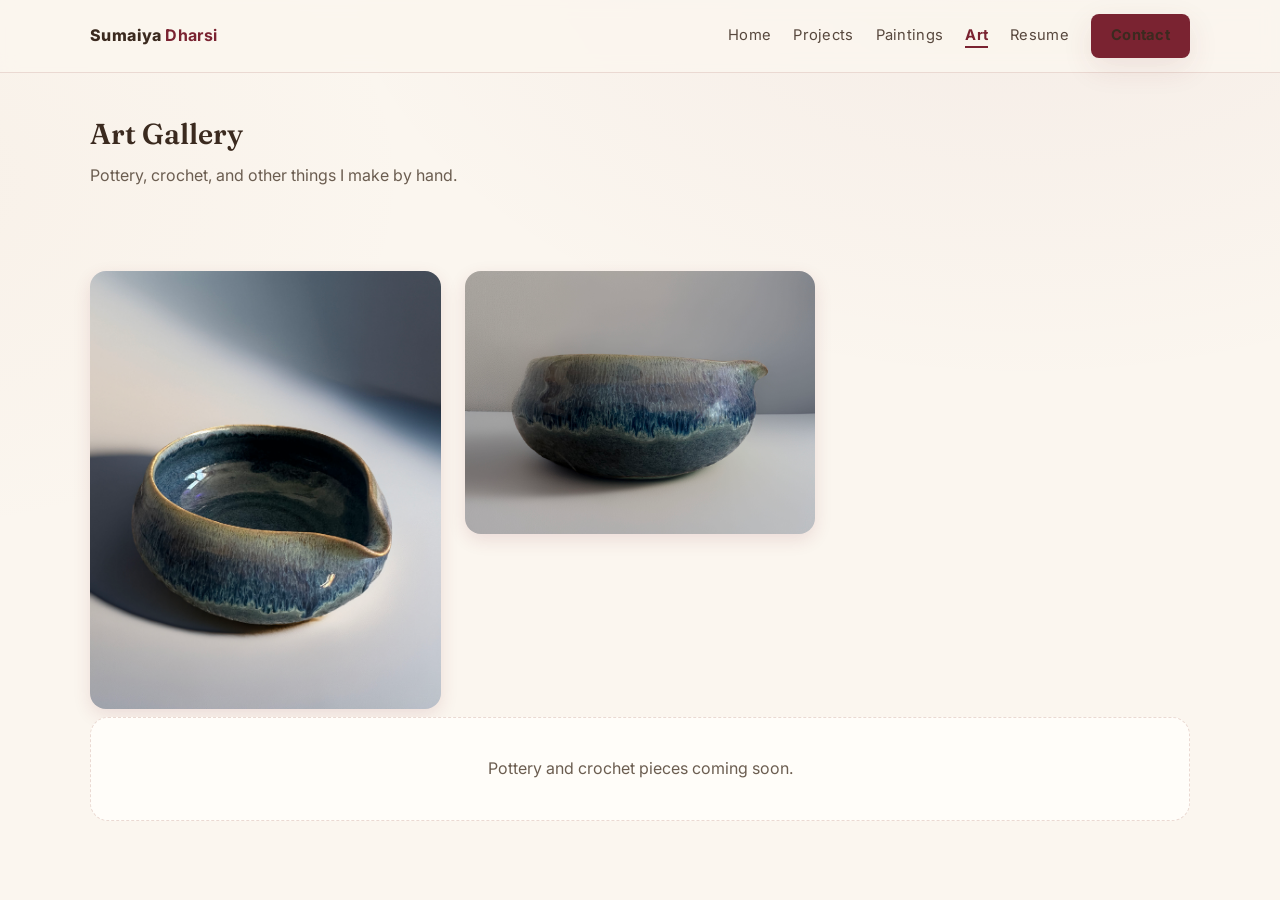
==== commit f20cb9d4: "CHANGES > index.html > style.css Commit message: Updated layout and color theme" ====
--- a/art.html
+++ b/art.html
@@ -64,7 +64,10 @@
 
       </div>
     </section>
-
+<div class="masonry-column">
+  <img src="Pics/Blue-Matcha-1.jpg" alt="Short description">
+   <img src="Pics/blue-matcha-2.jpg" alt="Short description">
+</div>
     <p class="gallery-empty">Pottery and crochet pieces coming soon.</p>
   </main>
 </body>
--- a/styles.css
+++ b/styles.css
@@ -122,7 +122,12 @@
 .eyebrow{ color:var(--brand); font-weight:700; letter-spacing:.1em; text-transform:uppercase; font-size:.78rem }
 h1{
   font-family:'Fraunces',Georgia,serif; font-weight:600;
-  font-size:clamp(24px, 3.4vw, 34px); line-height:1.35; margin:12px 0 14px;
+  font-size:clamp(40px, 3.4vw, 50px); line-height:1.35; margin:12px 0 14px;
+  max-width:560px; margin-left:auto; margin-right:auto;
+}
+h2{
+  font-family:'Fraunces',Georgia,serif; font-weight:600;
+  font-size:clamp(20px, 3.4vw, 50px); line-height:1.35; margin:12px 0 14px;
   max-width:560px; margin-left:auto; margin-right:auto;
 }
 .subtitle{ color:var(--muted); font-size:1rem; max-width:480px; margin:0 auto }
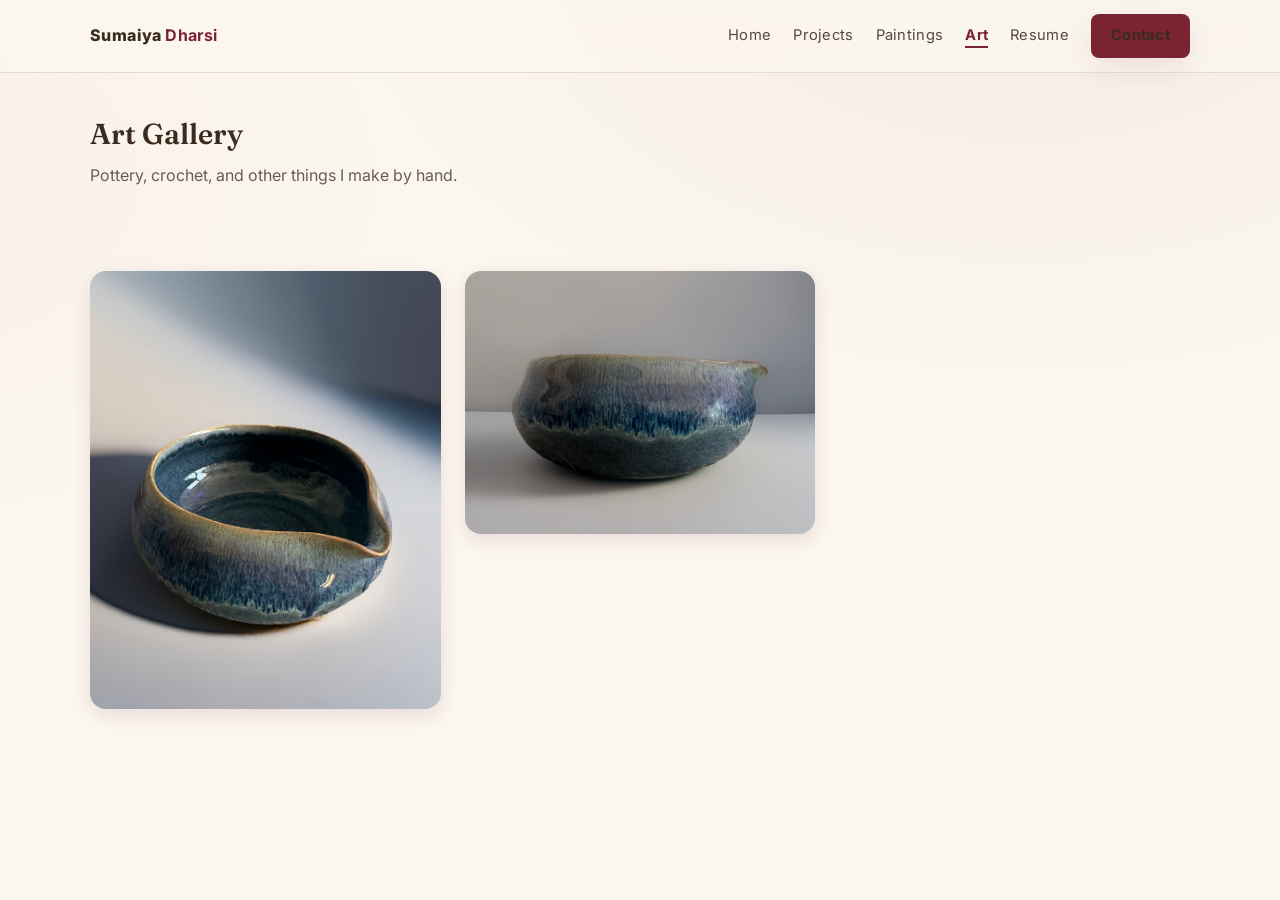
==== commit 17ec81de: "removed coming soon from art gallery" ====
--- a/art.html
+++ b/art.html
@@ -68,7 +68,6 @@
   <img src="Pics/Blue-Matcha-1.jpg" alt="Short description">
    <img src="Pics/blue-matcha-2.jpg" alt="Short description">
 </div>
-    <p class="gallery-empty">Pottery and crochet pieces coming soon.</p>
   </main>
 </body>
 </html>
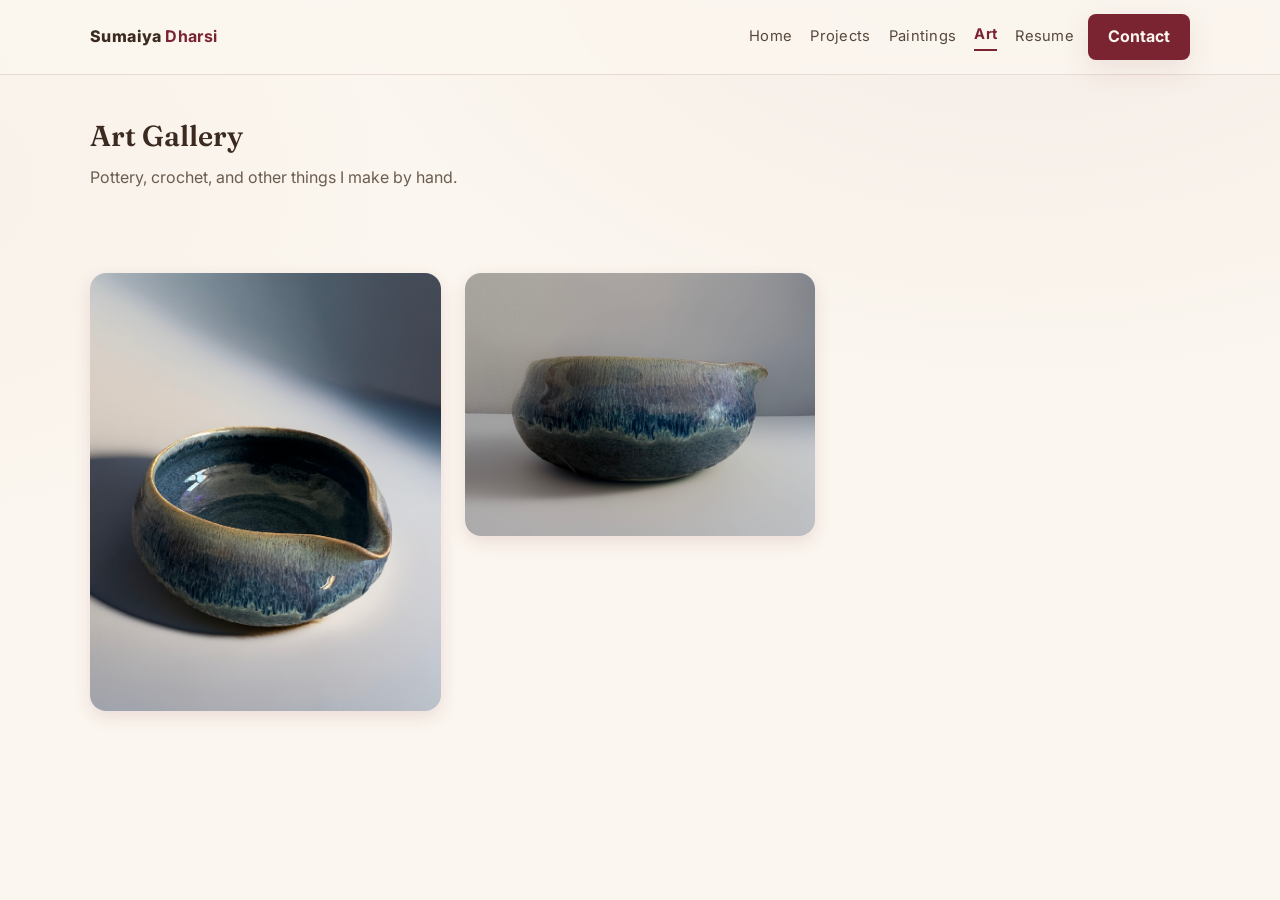
==== commit c0a5edb5: "Update portfolio pages and add nav.js" ====
--- a/art.html
+++ b/art.html
@@ -9,20 +9,21 @@
   <link rel="preconnect" href="https://fonts.gstatic.com" crossorigin>
   <link href="https://fonts.googleapis.com/css2?family=Inter:wght@300;400;500;600;700;800&family=Fraunces:opsz,wght@9..144,500;9..144,600&display=swap" rel="stylesheet">
   <link rel="stylesheet" href="styles.css">
+  <script src="nav.js" defer></script>
 </head>
 
 <body class="art-page">
   <header>
     <div class="container nav">
-      <div class="logo">Sumaiya <b>Dharsi</b></div>
-      <nav>
+      <div class="logo"><span class="logo-full">Sumaiya <b>Dharsi</b></span><span class="logo-short">SD</span></div>
+      <nav class="nav-links">
         <a href="index.html">Home</a>
         <a href="projects.html">Projects</a>
         <a href="paintings.html">Paintings</a>
         <a href="art.html" class="active">Art</a>
         <a href="index.html#resume">Resume</a>
-        <a href="index.html#contact" class="btn nav-cta">Contact</a>
       </nav>
+      <a href="index.html#contact" class="btn nav-cta">Contact</a>
     </div>
   </header>
 
--- a/styles.css
+++ b/styles.css
@@ -69,19 +69,59 @@
   border-bottom:1px solid var(--card-border);
   z-index:50;
 }
-.nav{ display:flex; align-items:center; justify-content:space-between; padding:14px 0 }
-.logo{ font-weight:800; letter-spacing:.4px; color:var(--text) }
+.nav{ display:flex; align-items:center; gap:14px; padding:14px 0 }
+.logo{ flex:0 0 auto; font-weight:800; letter-spacing:.4px; color:var(--text); white-space:nowrap }
 .logo b{ color:var(--brand) }
-.nav a{ color:var(--text); opacity:.85; margin-left:18px; font-size:.92rem; letter-spacing:.02em }
-.nav a:hover{ opacity:1 }
-.nav-cta{ margin-left:16px; opacity:1 !important }
+.logo-short{ display:none }          /* monogram, shown on mobile only */
+
+.nav-links{ display:flex; align-items:center; gap:18px; margin-left:auto }
+.nav-links a{ color:var(--text); opacity:.85; font-size:.92rem; letter-spacing:.02em }
+.nav-links a:hover{ opacity:1 }
+.nav-cta{ flex:0 0 auto; opacity:1 !important }
 
 /* current page indicator */
-.nav a.active{
+.nav-links a.active{
   opacity:1; font-weight:700; color:var(--brand);
   border-bottom:2px solid var(--brand); padding-bottom:2px;
 }
-.nav a.active:hover{ text-decoration:none }
+.nav-links a.active:hover{ text-decoration:none }
+
+/* ---------------------------------------------------------
+   MOBILE HEADER — scrolling pill row, Contact pinned.
+   The links scroll horizontally; Contact is a separate flex
+   child so it can never slide off the edge. min-width:0 on
+   .nav-links is what makes it shrink rather than shove.
+   Tap targets are held at 44px (Apple/Google minimum).
+   --------------------------------------------------------- */
+@media (max-width:720px){
+  .nav{ gap:9px; padding:8px 0 }
+
+  .logo-full{ display:none }
+  .logo-short{ display:inline; color:var(--brand); font-size:1rem; letter-spacing:.06em }
+
+  .nav-links{
+    flex:1 1 auto; min-width:0; margin-left:0; gap:7px;
+    overflow-x:auto; -webkit-overflow-scrolling:touch; scrollbar-width:none;
+    mask-image:linear-gradient(to right, #000 84%, transparent);
+    -webkit-mask-image:linear-gradient(to right, #000 84%, transparent);
+  }
+  .nav-links::-webkit-scrollbar{ display:none }
+
+  .nav-links a{
+    flex:0 0 auto; display:flex; align-items:center; min-height:44px;
+    padding:0 14px; border-radius:999px; font-size:.84rem; opacity:1;
+    border:1px solid var(--card-border); background:var(--card-bg);
+    color:var(--text); font-weight:500; white-space:nowrap;
+  }
+  .nav-links a.active{
+    background:var(--brand); color:#FBF6EF; border-color:var(--brand);
+    font-weight:700; border-bottom:1px solid var(--brand); padding-bottom:0;
+  }
+  .nav-cta{
+    display:flex; align-items:center; min-height:44px;
+    padding:0 16px; font-size:.84rem; white-space:nowrap;
+  }
+}
 
 /* =========================================================
    SHARED UTILITIES
@@ -99,51 +139,77 @@
 }
 
 /* =========================================================
-   HERO (FULL-BLEED, CENTERED, BIG CIRCLE HEADSHOT)
-   ========================================================= */
-.hero-fullbleed{
-  width:100vw;
-  margin-left:calc(50% - 50vw);
-  margin-right:calc(50% - 50vw);
-  padding:56px 0 22px;
-  display:block;
-}
-.hero-fullbleed .card{
-  width: min(720px, 92%);
-  margin-inline: auto; /* center the hero content */
-}
-.hero-content{ text-align:center }
-.hero-photo{
-  width:200px; height:200px; border-radius:50%;
+   INTRO + ABOUT (balanced two-column)
+   Left column: centred headshot and identity.
+   Right column: About, with the buttons pinned to the bottom
+   so both columns always finish on the same line.
+   ========================================================= */
+.intro-wrap{
+  display:grid; grid-template-columns:1fr 1fr;
+  gap:26px; align-items:stretch; margin-top:28px;
+}
+.intro-col{ padding:38px 34px; display:flex; flex-direction:column }
+
+/* --- left --- */
+.intro-main{ text-align:center; justify-content:center }
+.intro-photo{
+  width:160px; height:160px; border-radius:50%;
   overflow:hidden; margin:0 auto 22px; border:3px solid var(--brand);
   box-shadow:var(--shadow);
 }
-.hero-photo img{ width:100%; height:100%; object-fit:cover; object-position:center }
+.intro-photo img{ width:100%; height:100%; object-fit:cover; object-position:center }
+.intro-name{
+  font-family:'Fraunces',Georgia,serif; font-weight:600;
+  font-size:2.15rem; line-height:1.15;
+  margin:10px auto 14px; max-width:none; color:var(--brand);
+}
+.intro-tagline{
+  font-family:'Fraunces',Georgia,serif; font-weight:600;
+  font-size:1.26rem; line-height:1.42; margin:0 auto 14px; max-width:32ch;
+}
+.intro-sub{ color:var(--muted); margin:0 auto; max-width:38ch }
+
+/* --- right --- */
+.intro-about .section-title{
+  font-size:1.3rem; margin:0 0 16px;
+  padding-bottom:12px; border-bottom:1px solid var(--card-border);
+}
+.intro-about p{ max-width:52ch; margin:0 0 12px }
+.intro-cta{ display:flex; gap:12px; flex-wrap:wrap; margin-top:auto; padding-top:28px }
+
+/* --- contact strip --- */
+.intro-strip{
+  display:grid; grid-template-columns:repeat(4, minmax(0,1fr));
+  gap:1px; margin-top:26px; overflow:hidden; background:var(--card-border);
+}
+.intro-strip div{ background:var(--card-bg); padding:16px 20px; min-width:0 }
+.intro-strip b{
+  display:block; font-size:.72rem; letter-spacing:.08em;
+  text-transform:uppercase; color:var(--brand); font-weight:600;
+}
+.intro-strip span{ font-weight:600; font-size:.93rem; overflow-wrap:break-word }
+
+@media (max-width:860px){
+  .intro-wrap{ grid-template-columns:1fr }
+  .intro-strip{ grid-template-columns:1fr 1fr }
+}
+@media (max-width:520px){
+  .intro-strip{ grid-template-columns:1fr }
+  .intro-photo{ width:130px; height:130px }
+}
+
 .eyebrow{ color:var(--brand); font-weight:700; letter-spacing:.1em; text-transform:uppercase; font-size:.78rem }
 h1{
   font-family:'Fraunces',Georgia,serif; font-weight:600;
-  font-size:clamp(40px, 3.4vw, 50px); line-height:1.35; margin:12px 0 14px;
+  font-size:clamp(32px, 3.4vw, 40px); line-height:1.35; margin:12px 0 14px;
   max-width:560px; margin-left:auto; margin-right:auto;
 }
 h2{
   font-family:'Fraunces',Georgia,serif; font-weight:600;
-  font-size:clamp(20px, 3.4vw, 50px); line-height:1.35; margin:12px 0 14px;
+  font-size:clamp(18px, 1.9vw, 26px); line-height:1.35; margin:12px 0 14px;
   max-width:560px; margin-left:auto; margin-right:auto;
 }
-.subtitle{ color:var(--muted); font-size:1rem; max-width:480px; margin:0 auto }
 .accent{ color:var(--brand) }
-.hero-links{ justify-content:center; margin-top:22px }
-.info{
-  display:grid; grid-template-columns:repeat(2,minmax(0,1fr));
-  gap:14px; margin-top:32px; text-align:left
-}
-.info div{
-  background:#FBEFE9;
-  border:1px solid var(--card-border);
-  border-radius:12px; padding:12px 14px
-}
-.info b{ display:block; font-size:.78rem; color:var(--brand); font-weight:600 }
-.info span{ font-weight:600 }
 
 /* =========================================================
    ABOUT + HEADSHOT (SIDE BY SIDE, MATCHED HEIGHTS)
